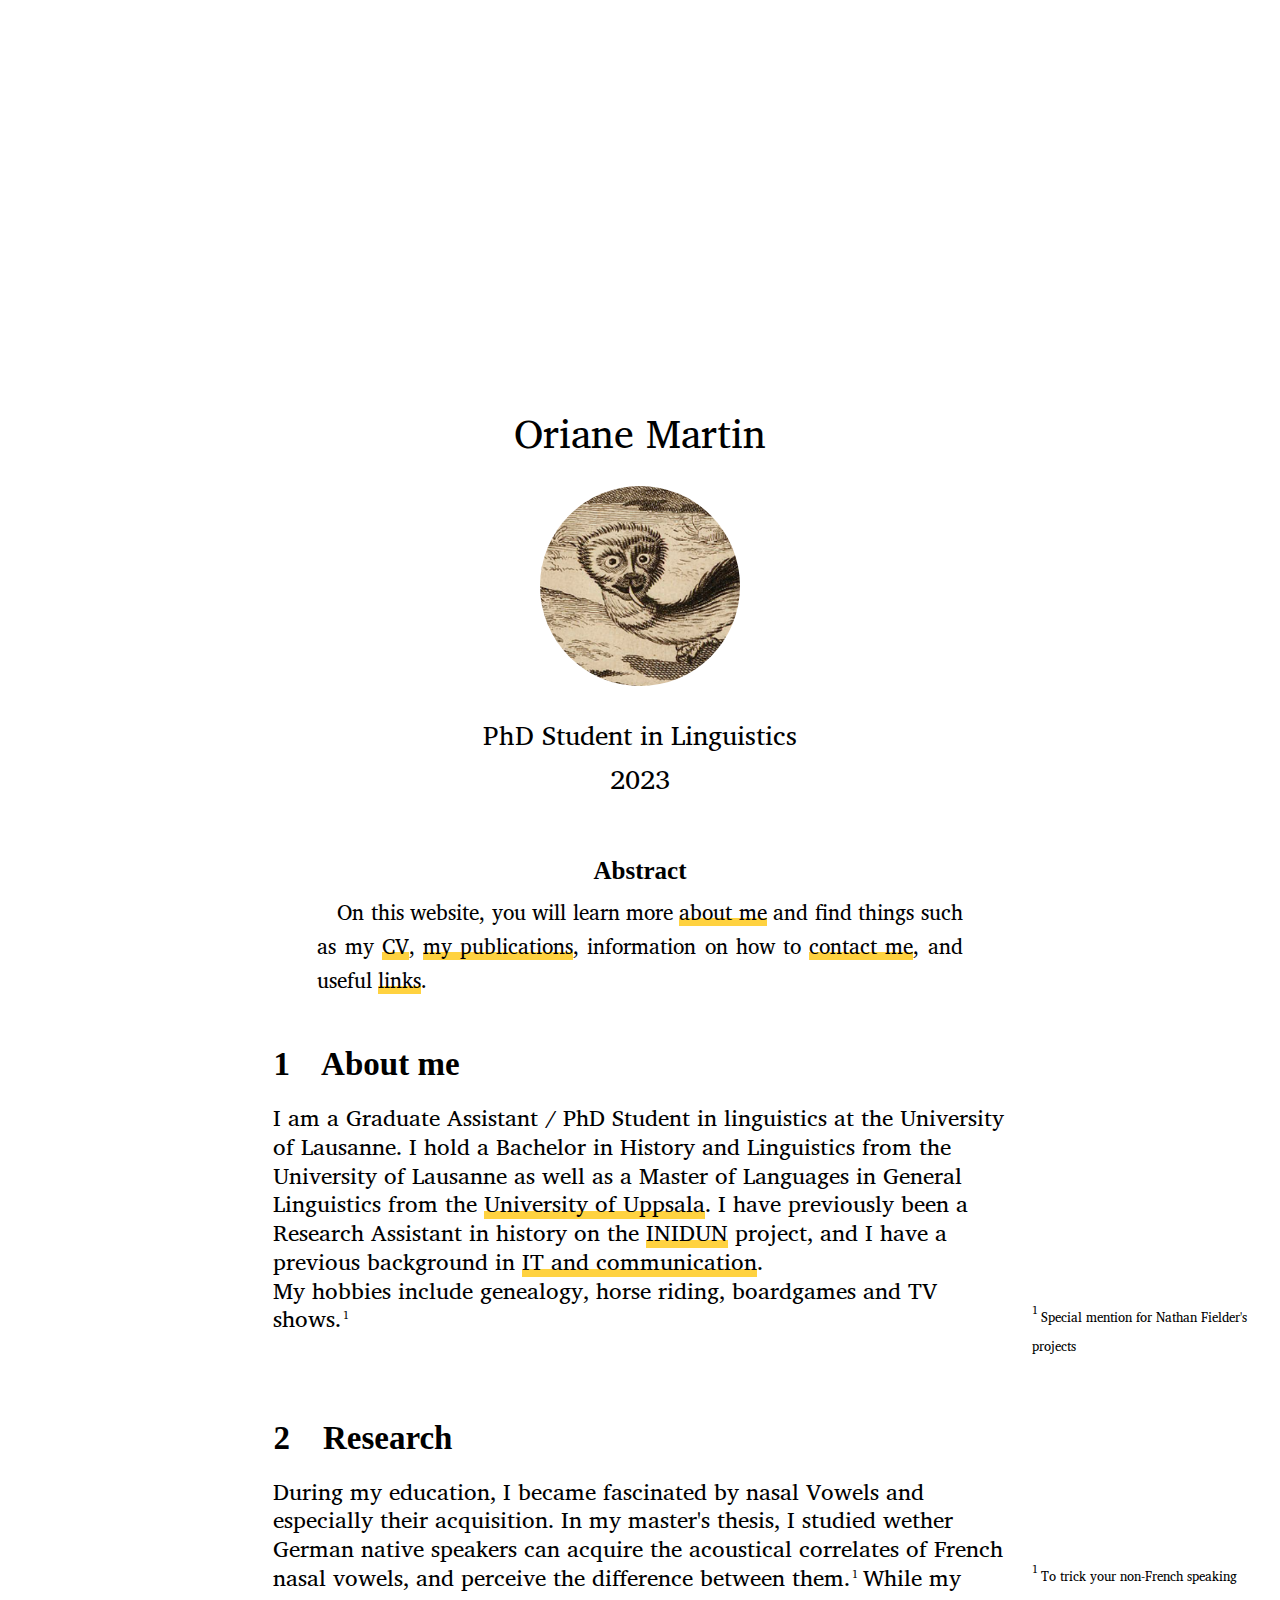
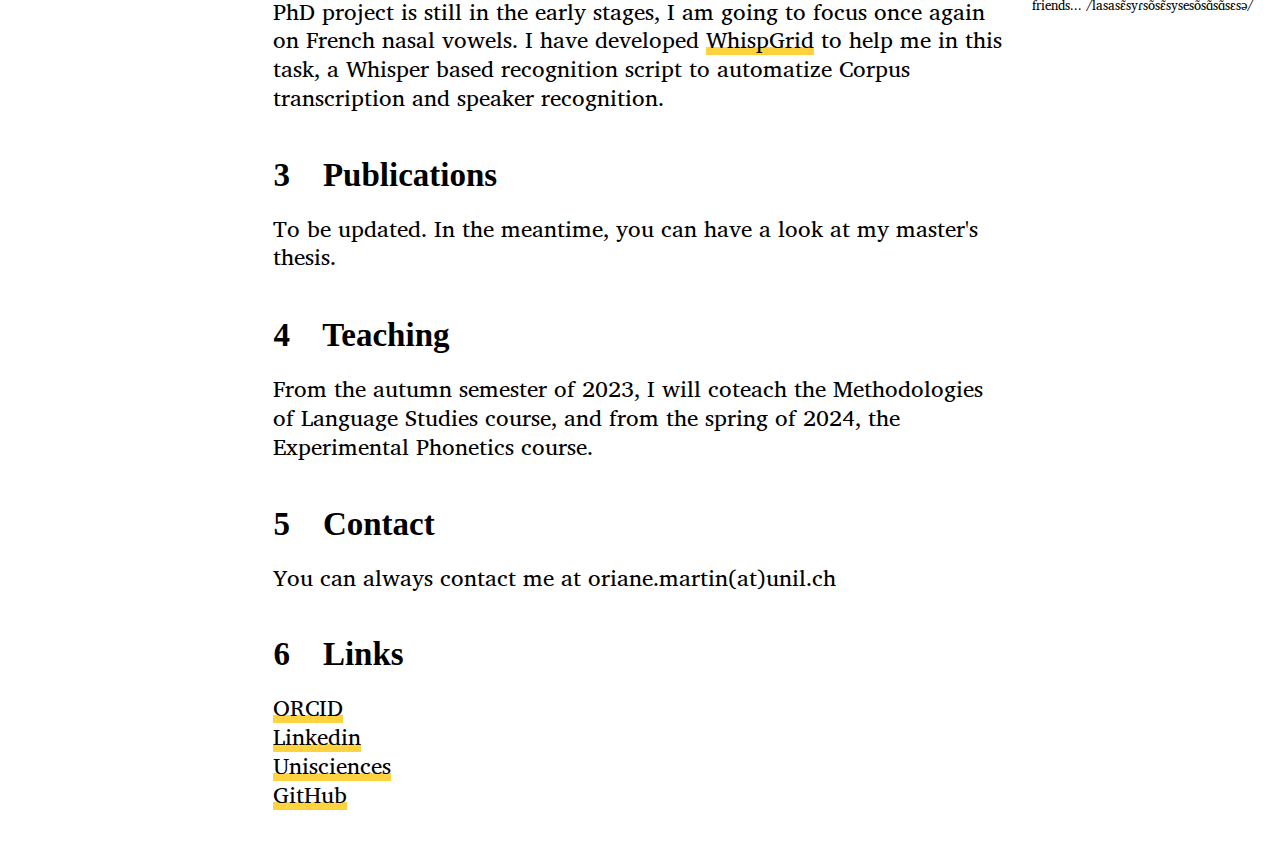
==== index.html @ 71f81b72 "SEO tags" ====
<!doctype html>
<html>
	<head>
		<!-- Google tag (gtag.js) -->
		<script async src="https://www.googletagmanager.com/gtag/js?id=G-JL0Y441BQS"></script>
		<script>
		  window.dataLayer = window.dataLayer || [];
		  function gtag(){dataLayer.push(arguments);}
		  gtag('js', new Date());

		  gtag('config', 'G-JL0Y441BQS');
		</script>
		<title>Oriane Martin, PhD student</title>
		<meta name="description" content="Personal website of Oriane Martin, PhD student in linguistics">
		<meta name=”robots” content="index, follow">
		<meta name="viewport" content="width=device-width, initial-scale=1.0">
		<meta charset="UTF-8">
		<link rel="stylesheet" href="style2.css" />
		<link rel="icon" href="icon.png">
	</head>
  <body>
	  <div class="Margins">
		<p class="LatexTitle"> Oriane Martin </p>
		<div class="image-container section">
			<img src="dragon.png" alt="Default Image" class="default-image">
			<img src="Martin.jpg" alt="Hover Image" class="hover-image">
		</div>
		<p class="LatexName">PhD Student in Linguistics <br> 2023 </p>
		<br>
		<div class="AbstractMargins">
			<p class="LatexAbstract">Abstract</p>
			<p class="LatexAbstractText">On this website, you will learn more <a href="#aboutme">about me</a> and find things such as my <a href="https://www.linkedin.com/in/martinoriane/">CV</a>, <a href="#publications">my publications</a>, information on how to <a href="#contact">contact me</a>, and useful <a href="#links">links</a>.</p>
		  </div>
		  
		  <p class="Section" id="aboutme">1   About me</p>
		  <p class="BodyText">I am a Graduate Assistant / PhD Student in linguistics at the <a href="https://www.unil.ch/sli/home.html">University of Lausanne</a>. I hold a Bachelor in History and Linguistics from the University of Lausanne as well as a Master of Languages in General Linguistics from the <a href="https://www.uu.se/en">University of Uppsala</a>. I have previously been a Research Assistant in history on the <a href="https://inidun.github.io/project/">INIDUN</a> project, and I have a previous background in <a href="https://www.orientation.ch/dyn/show/1900?id=184">IT and communication</a>. <br>
		  My hobbies include genealogy, horse riding, boardgames and TV shows.<label for="sn-1" class="sidenote-toggle sidenote-number"></label>
<input type="checkbox" id="sn-1" class="sidenote-toggle" /><span class="sidenote"> Special mention for Nathan Fielder's projects</span>
		</p>
		
		
		<p class="Section" id="contact">2   Research</p>
		 <p class="BodyText"> During my education, I became fascinated by nasal Vowels and especially their acquisition. In my master's thesis, I studied wether German native speakers can acquire the acoustical correlates of French nasal vowels, and perceive the difference between them.<label for="sn-2" class="sidenote-toggle sidenote-number"></label>
<input type="checkbox" id="sn-2" class="sidenote-toggle" />
<span class="sidenote">To trick your non-French speaking friends... /lasasɛ̃syɾsõsɛ̃sysesõsɑ̃sɑ̃sɛsə/</span> While my PhD project is still in the early stages, I am going to focus once again on French nasal vowels. I have developed <a href="https://github.com/orianemartin/WhispGrid">WhispGrid</a> to help me in this task, a Whisper based recognition script to automatize Corpus transcription and speaker recognition. 
		</p>
		
		 <p class="Section" id="publications">3   Publications</p>
		  <p class="BodyText">To be updated. In the meantime, you can have a look at my <a href="https://www.diva-portal.org/smash/record.jsf?pid=diva2%3A1765235&dswid=3034">master's thesis</a>.
		</p>
		
		<p class="Section" id="publications">4   Teaching</p>
		  <p class="BodyText"> From the autumn semester of 2023, I will coteach the Methodologies of Language Studies course, and from the spring of 2024, the Experimental Phonetics course.
		</p>
		
		<p class="Section" id="contact">5   Contact</p>
		  <p class="BodyText">You can always contact me at oriane.martin(at)unil.ch
		</p>
		
		<p class="Section" id="links">6   Links</p>
		  <p class="BodyText">
			  <a href="https://orcid.org/0009-0009-6656-9340">ORCID</a> <br>
			  <a href="https://www.linkedin.com/in/martinoriane/">Linkedin</a><br>
			  <a href="https://applicationspub.unil.ch/interpub/noauth/php/Un/UnPers.php?PerNum=1204229&LanCode=8">Unisciences</a> <br>
			  <a href="https://github.com/orianemartin">GitHub</a> <br>
		</p>
		</div>
  </body>
</html>
---- style2.css ----
/* use Charis SIL - Regular in .woff2 format */
@font-face {
  font-family: CMR;
  src: url(CharisSIL-Regular.woff2);
}
/* use Charis SIL - Italic in .woff2 format */
@font-face {
  font-family: CMR;
  font-style: italic;
  src: url(CharisSIL-Italic.woff2);
}
/* use Charis SIL - Bold in .woff2 format */
@font-face {
	font-family: CMR;
	font-weight: bold;
	src: url(CharisSIL-Bold.woff2);
}
/* use Charis SIL - Bold Italic in .woff2 format */
@font-face {
	font-family: CMR;
	font-weight: bold;
	font-style: italic;
	src: url(CharisSIL-BoldItalic.woff2);
}

body {
    font-family: CharisSIL,Latin Modern,Georgia,Cambria,Times New Roman,Times,serif;
}

.LatexTitle{
    font-family: CMR;
    font-size: 40px;
    padding-top: 40vh;
    text-align: center;
    margin-bottom: 20px;
}

.LatexName{
    font-family: CMR;
    font-size: 27px;
    text-align: center;
    margin-bottom: 13px;
}
.LatexDate{
    font-family: CMR;
    font-size: 27px;
    text-align: center;
    margin-top: 13px;
    margin-bottom: 45px;
}

.LatexAbstract{
    font-family: CMB;
    font-weight: bold;
    font-size: 25px;
    text-align: center;
    margin-bottom: 10px;
}

.LatexAbstractText{
    margin-top:10px;
    font-family: CMR;
    font-size: 21px;
    text-align: center;
    text-align: justify;
    text-indent: 20px
}

.Margins{
    padding-left: 21%;
    width: 58%;
}

.AbstractMargins{
    padding-left: 6%;
    width: 88%;
    padding-bottom: 15px;
}

.Section{
    font-family: CMB;
	font-weight: bold;
    font-size: 33px;
    text-align: Left;
    margin-top: 13px;
    margin-bottom: 20px;
}


.SubSection{
    font-family: CMB;
    font-size: 29px;
    text-align: Left;
    margin-top: 13px;
    margin-bottom: 20px;
}

.BodyText{
    font-family: CMR;
    font-size: 23px;
    text-align: Left;
    margin-top: 13px;
    margin-bottom: 45px;
    line-height: 125%;
    column-count: 1;
}

.BodyText2Col{
    font-family: CMR;
    font-size: 23px;
    text-align: Left;
    margin-top: 13px;
    margin-bottom: 45px;
    line-height: 125%;
    column-count: 2;
}

.BodyText3Col{
    font-family: CMR;
    font-size: 23px;
    text-align: Left;
    margin-top: 13px;
    margin-bottom: 45px;
    line-height: 125%;
    column-count: 3;
}

.Justified{
    text-align: justify;
    text-justify: inter-word;
}

.footerSize{
    height: 30vh;
    width: 100%;
}

.tiny{
    font-size: 8px;
}

.scriptsize{
    font-size: 11px;
}

.footnotesize{
    font-size: 13px;
}

.small{
    font-size: 15px;
}

.normalsize{
    font-size: 18px;
}

.large{
    font-size: 19px;
}

.Large{
    font-size: 23px;
}

.LARGE{
    font-size: 28px;
}

.huge{
    font-size: 33px;
}

.HUGE{
    font-size: 33px;
}

a {
  text-decoration: none;
  position: relative;
}

a {
    color: inherit;
}

a::before {
  content: '';
  background-color: hsla(46, 100%, 50%, .75);
  position: absolute;
  left: 0;
  bottom: 3px;
  width: 100%;
  height: 8px;
  z-index: -1;
}

a:hover::before {
  bottom: 0;
  height: 100%;
}

a::before {
  content: '';
  background-color: hsla(46, 100%, 50%, .75);
  position: absolute;
  left: 0;
  bottom: 3px;
  width: 100%;
  height: 8px;
  z-index: -1;
  transition: all .3s ease-in-out;
}



.sidenote {
    font-size: .8rem;
    float: right;
    clear: right;
    width: 18vw;
    margin-right: -20vw;
    margin-bottom: 1em;
    text-indent: 0
}

.sidenote.left {
    float: left;
    margin-left: -20vw;
    margin-bottom: 1em;
    text-indent: 0
}

.sidenote:target {
    border: var(--sidenote-target-border-color) 1.5px solid;
    padding: 0 .5rem;
    scroll-margin-block-start: 10rem
}

.sidenote-number {
    counter-increment: sidenote-counter
}

.sidenote-number:after,.sidenote:before {
    position: relative;
    vertical-align: baseline
}

.sidenote-number:after {
    content: counter(sidenote-counter);
    font-size: .7rem;
    top: -.5rem;
    left: .1rem
}

.sidenote-number~.sidenote:before {
    content: counter(sidenote-counter) " ";
    font-size: .7rem;
    top: -.5rem
}


label.sidenote-toggle:not(.sidenote-number) {
    display: none
}

blockquote .sidenote {
    margin-right: -24vw;
    width: 18vw
}

label.sidenote-toggle {
    display: inline;
    cursor: pointer
}

input.sidenote-toggle {
    display: none
}

@media (max-width: 1050px) {
    label.sidenote-toggle:not(.sidenote-number) {
        display: inline;
    }

    .sidenote {
        display: none;
    }

    .sidenote-toggle:checked + .sidenote {
        display: block;
        margin: .5rem 1.25rem 1rem .5rem;
        float: none; /* Change 'left' to 'none' */
        clear: both;
        width: 95%;
    }

    blockquote .sidenote {
        margin-right: 0; /* Reset the margin */
        width: 100%; /* Full width */
    }
}

/* Your existing CSS code */

/* Add a media query for screens with a maximum width of 768px (typical mobile width) */
@media (max-width: 768px) {
    .Margins {
        padding-left: 5%; /* Adjust the left padding for smaller screens */
        width: 90%; /* Make the content wider on smaller screens */
    }

    /* Adjust any other specific styles as needed for mobile layout */
}

.image-container {
  position: relative;
  width: 200px; 
  height: 200px; 
  overflow: hidden;
  border-radius: 50%;
  display: flex;
  justify-content: center;
  align-items: center;
  margin-left: auto;
  margin-right: auto;
}

.default-image,
.hover-image {
  width: 100%;
  height: 100%;
  object-fit: cover; 
  position: absolute;
  top: 0;
  left: 0;
  transition: opacity 0.3s ease; 
}

.hover-image {
  opacity: 0; 
}

.image-container:hover .default-image {
  opacity: 0;
}

.image-container:hover .hover-image {
  opacity: 1; 
}
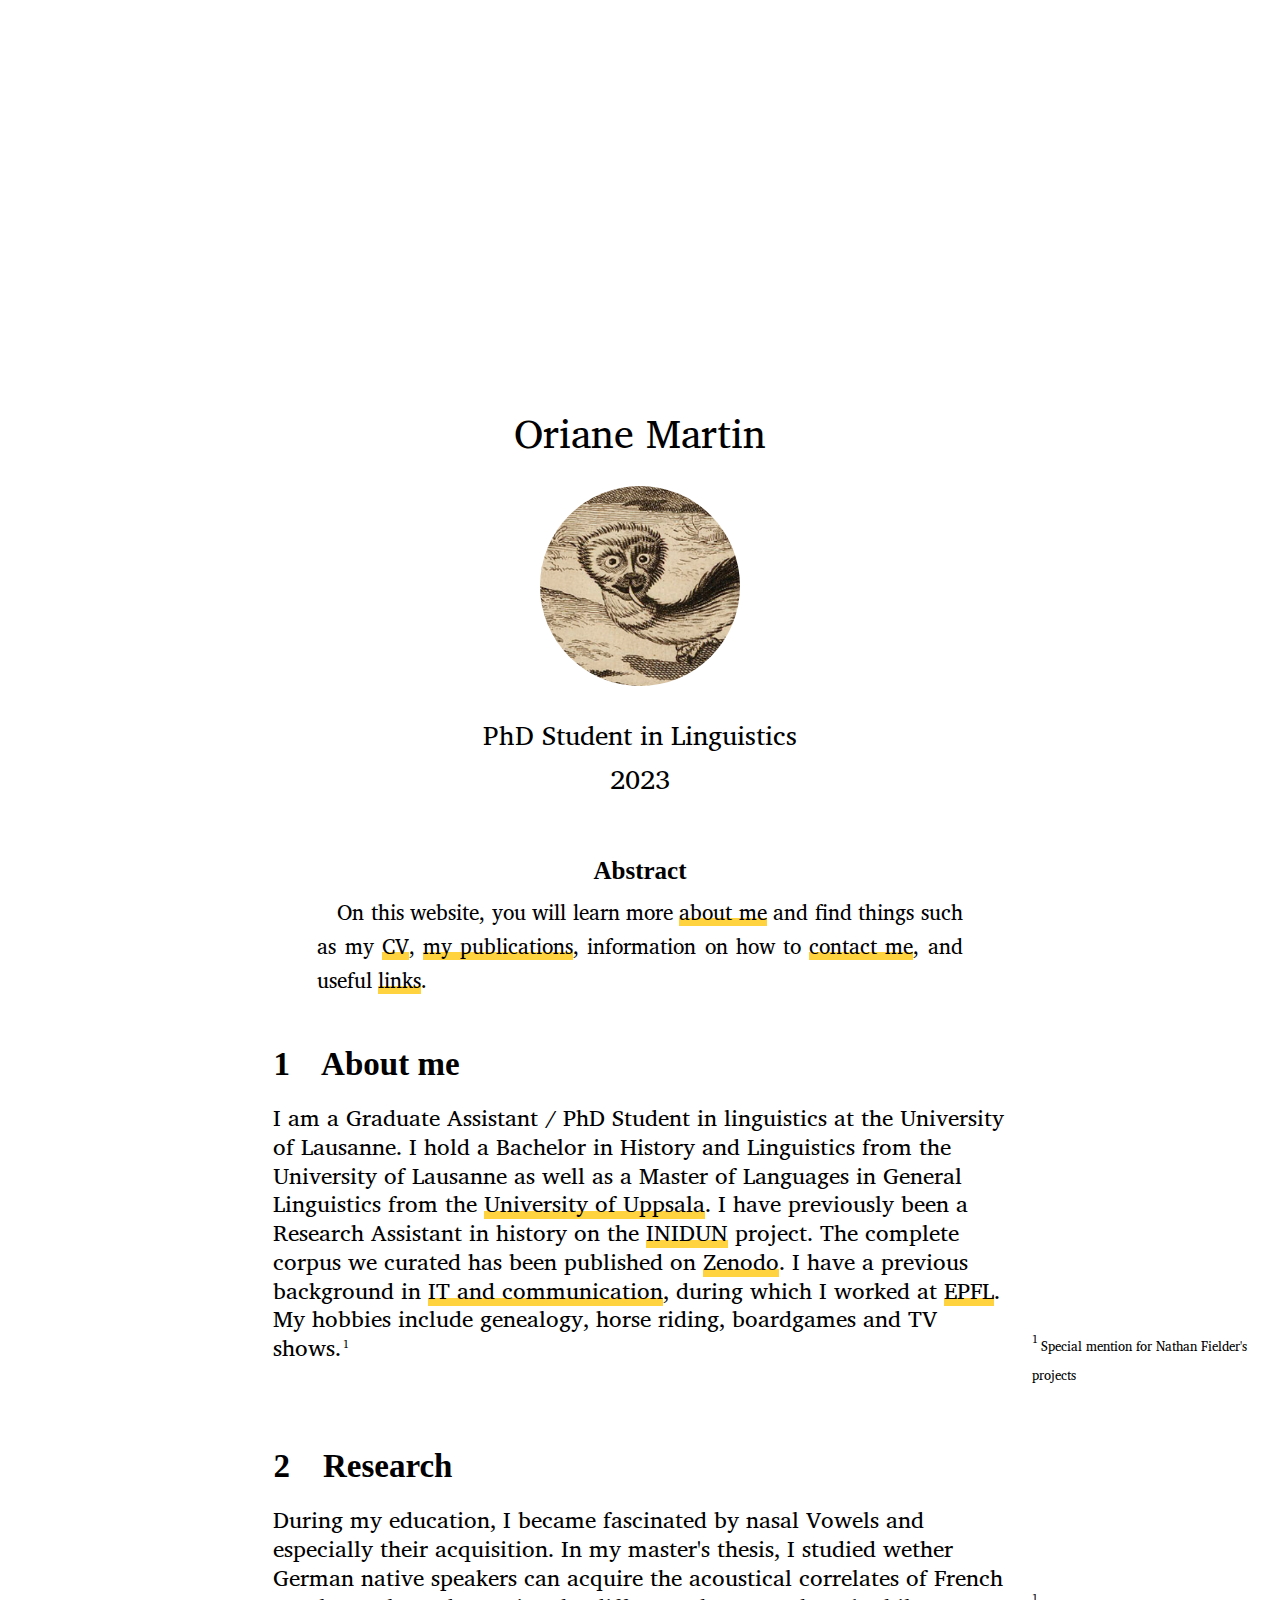
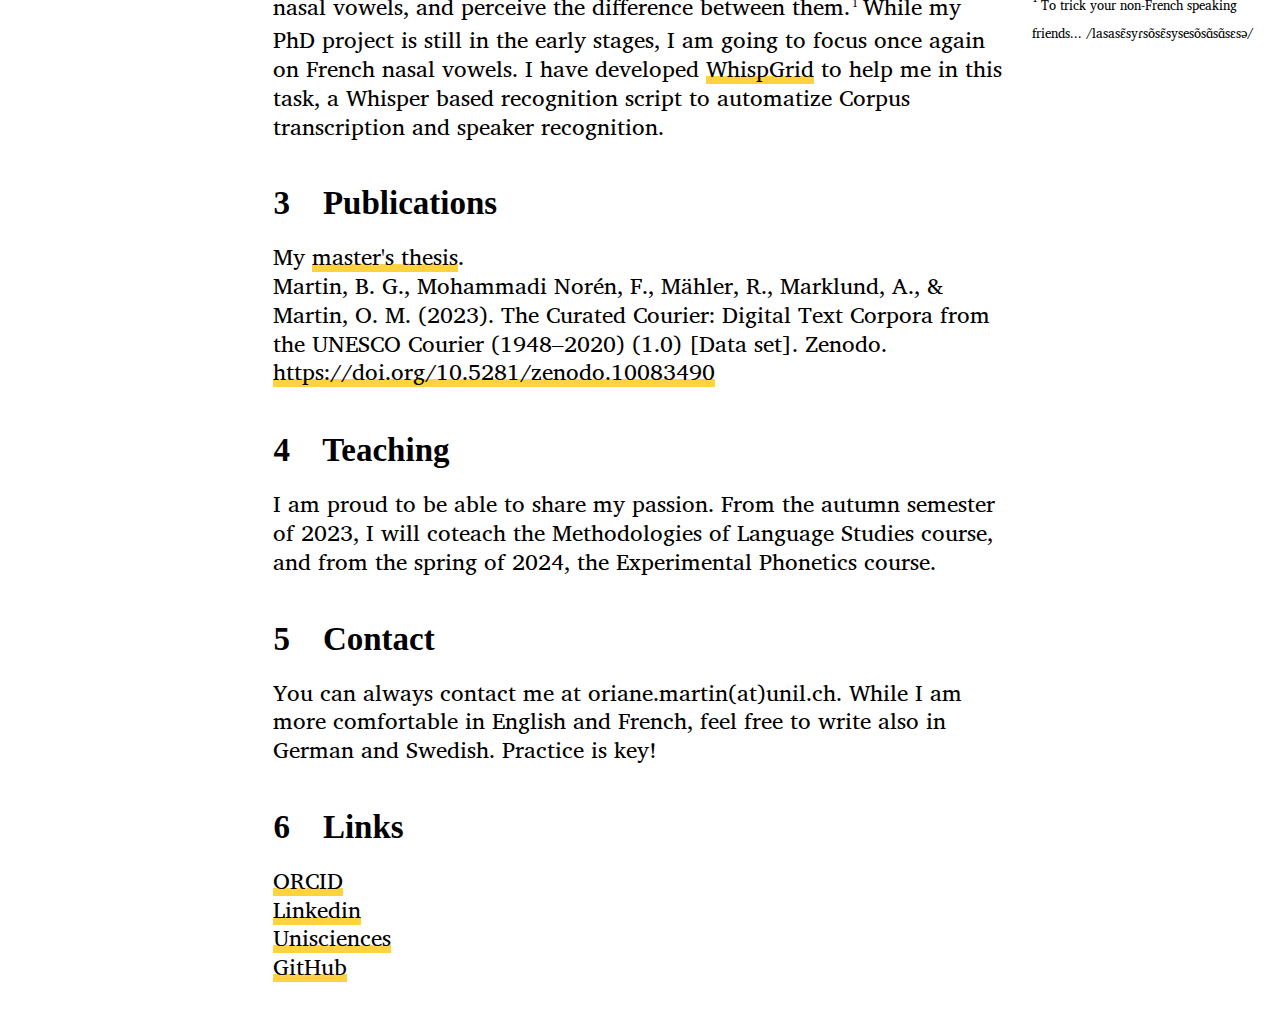
==== commit 9b405a9b: "Update index.html" ====
--- a/index.html
+++ b/index.html
@@ -14,6 +14,7 @@
 		<meta name="description" content="Personal website of Oriane Martin, PhD student in linguistics">
 		<meta name=”robots” content="index, follow">
 		<meta name="viewport" content="width=device-width, initial-scale=1.0">
+		<meta keywords="PhD, linguistics, phonetics, Oriane, Martin, Lausanne"
 		<meta charset="UTF-8">
 		<link rel="stylesheet" href="style2.css" />
 		<link rel="icon" href="icon.png">
@@ -33,7 +34,7 @@
 		  </div>
 		  
 		  <p class="Section" id="aboutme">1   About me</p>
-		  <p class="BodyText">I am a Graduate Assistant / PhD Student in linguistics at the <a href="https://www.unil.ch/sli/home.html">University of Lausanne</a>. I hold a Bachelor in History and Linguistics from the University of Lausanne as well as a Master of Languages in General Linguistics from the <a href="https://www.uu.se/en">University of Uppsala</a>. I have previously been a Research Assistant in history on the <a href="https://inidun.github.io/project/">INIDUN</a> project, and I have a previous background in <a href="https://www.orientation.ch/dyn/show/1900?id=184">IT and communication</a>. <br>
+		  <p class="BodyText">I am a Graduate Assistant / PhD Student in linguistics at the <a href="https://www.unil.ch/sli/home.html">University of Lausanne</a>. I hold a Bachelor in History and Linguistics from the University of Lausanne as well as a Master of Languages in General Linguistics from the <a href="https://www.uu.se/en">University of Uppsala</a>. I have previously been a Research Assistant in history on the <a href="https://inidun.github.io/project/">INIDUN</a> project. The complete corpus we curated has been published on <a href="https://zenodo.org/records/10083490">Zenodo</a>. I have a previous background in <a href="https://www.orientation.ch/dyn/show/1900?id=184">IT and communication</a>, during which I worked at <a href="https://www.epfl.ch/fr/">EPFL</a>. <br>
 		  My hobbies include genealogy, horse riding, boardgames and TV shows.<label for="sn-1" class="sidenote-toggle sidenote-number"></label>
 <input type="checkbox" id="sn-1" class="sidenote-toggle" /><span class="sidenote"> Special mention for Nathan Fielder's projects</span>
 		</p>
@@ -46,15 +47,18 @@
 		</p>
 		
 		 <p class="Section" id="publications">3   Publications</p>
-		  <p class="BodyText">To be updated. In the meantime, you can have a look at my <a href="https://www.diva-portal.org/smash/record.jsf?pid=diva2%3A1765235&dswid=3034">master's thesis</a>.
+		  <p class="BodyText">My <a href="https://www.diva-portal.org/smash/record.jsf?pid=diva2%3A1765235&dswid=3034">master's thesis</a>.
+			<br>
+			Martin, B. G., Mohammadi Norén, F., Mähler, R., Marklund, A., & Martin, O. M. (2023). The Curated Courier: Digital Text Corpora from the UNESCO Courier (1948–2020) (1.0) [Data set]. Zenodo. <a href="https://doi.org/10.5281/zenodo.10083490">https://doi.org/10.5281/zenodo.10083490</a>
+
 		</p>
 		
 		<p class="Section" id="publications">4   Teaching</p>
-		  <p class="BodyText"> From the autumn semester of 2023, I will coteach the Methodologies of Language Studies course, and from the spring of 2024, the Experimental Phonetics course.
+		  <p class="BodyText">I am proud to be able to share my passion. From the autumn semester of 2023, I will coteach the Methodologies of Language Studies course, and from the spring of 2024, the Experimental Phonetics course.
 		</p>
 		
 		<p class="Section" id="contact">5   Contact</p>
-		  <p class="BodyText">You can always contact me at oriane.martin(at)unil.ch
+		  <p class="BodyText">You can always contact me at oriane.martin(at)unil.ch. While I am more comfortable in English and French, feel free to write also in German and Swedish. Practice is key! 
 		</p>
 		
 		<p class="Section" id="links">6   Links</p>
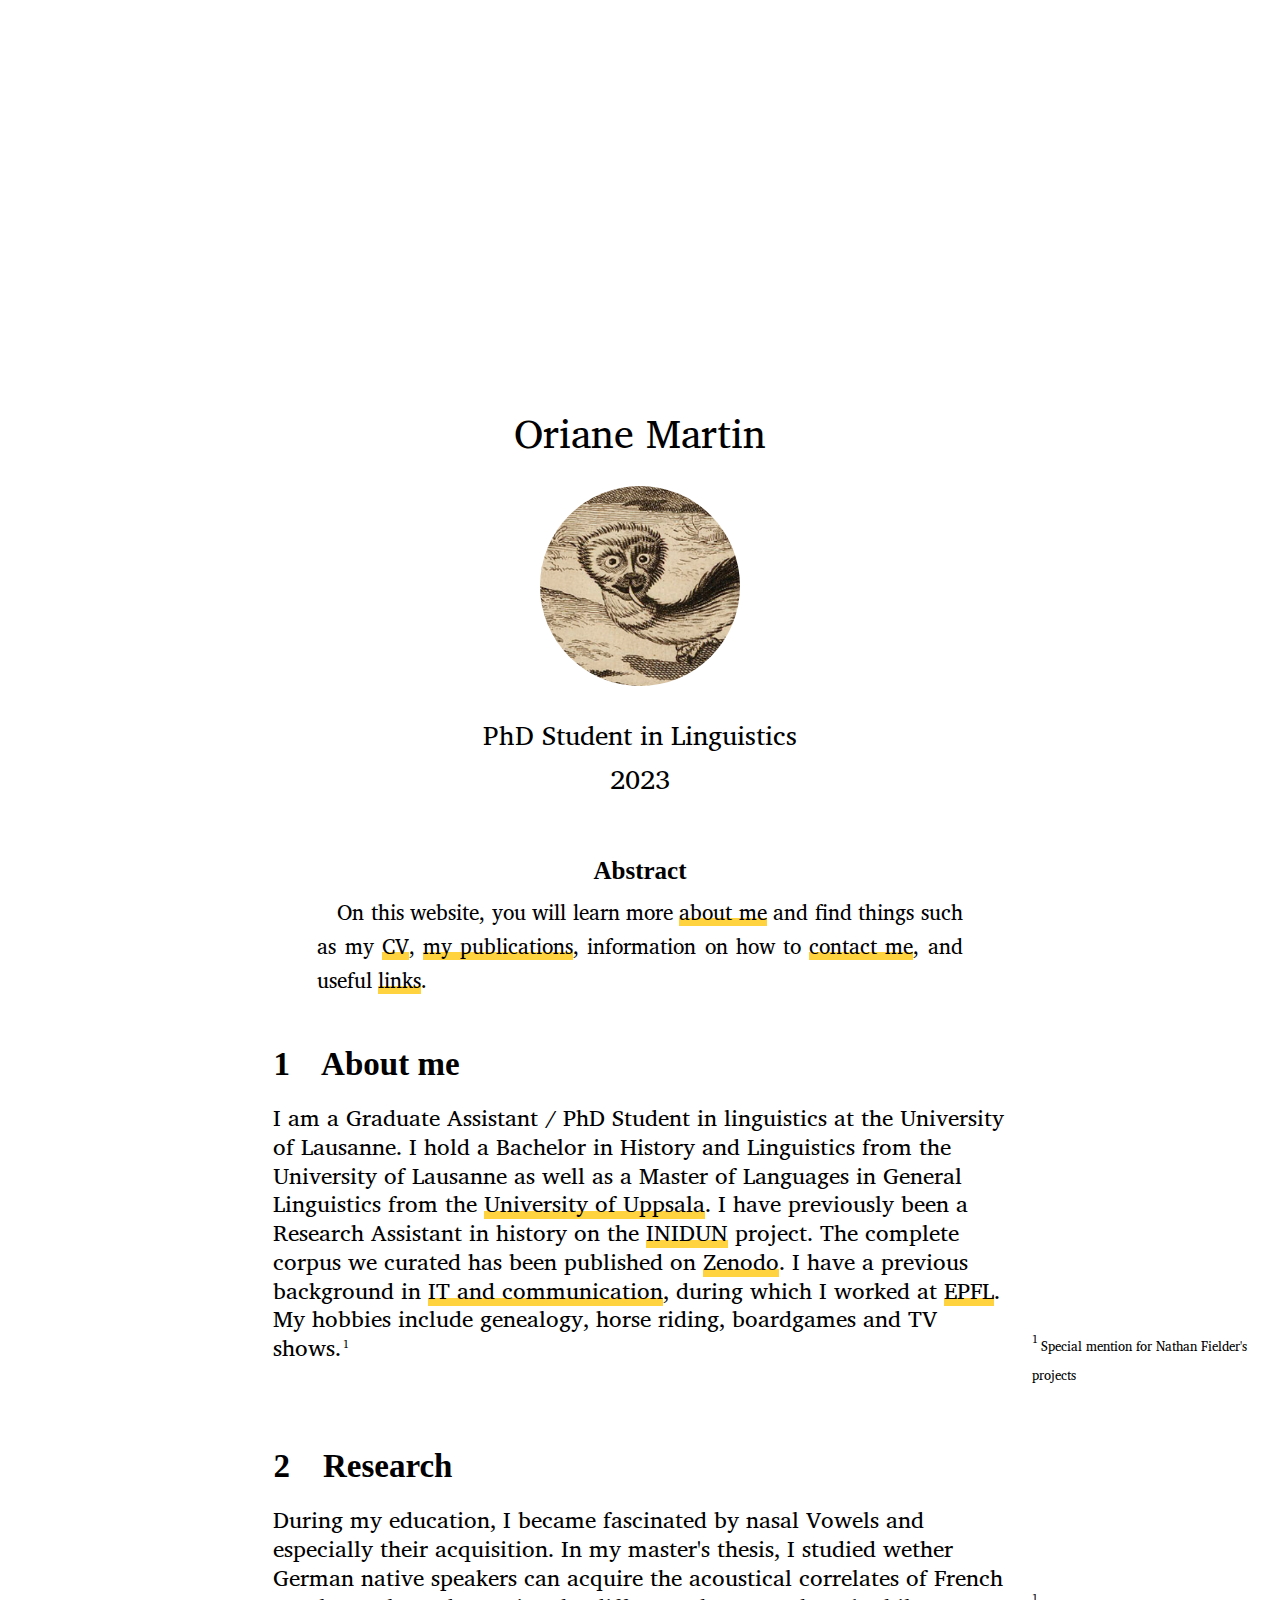
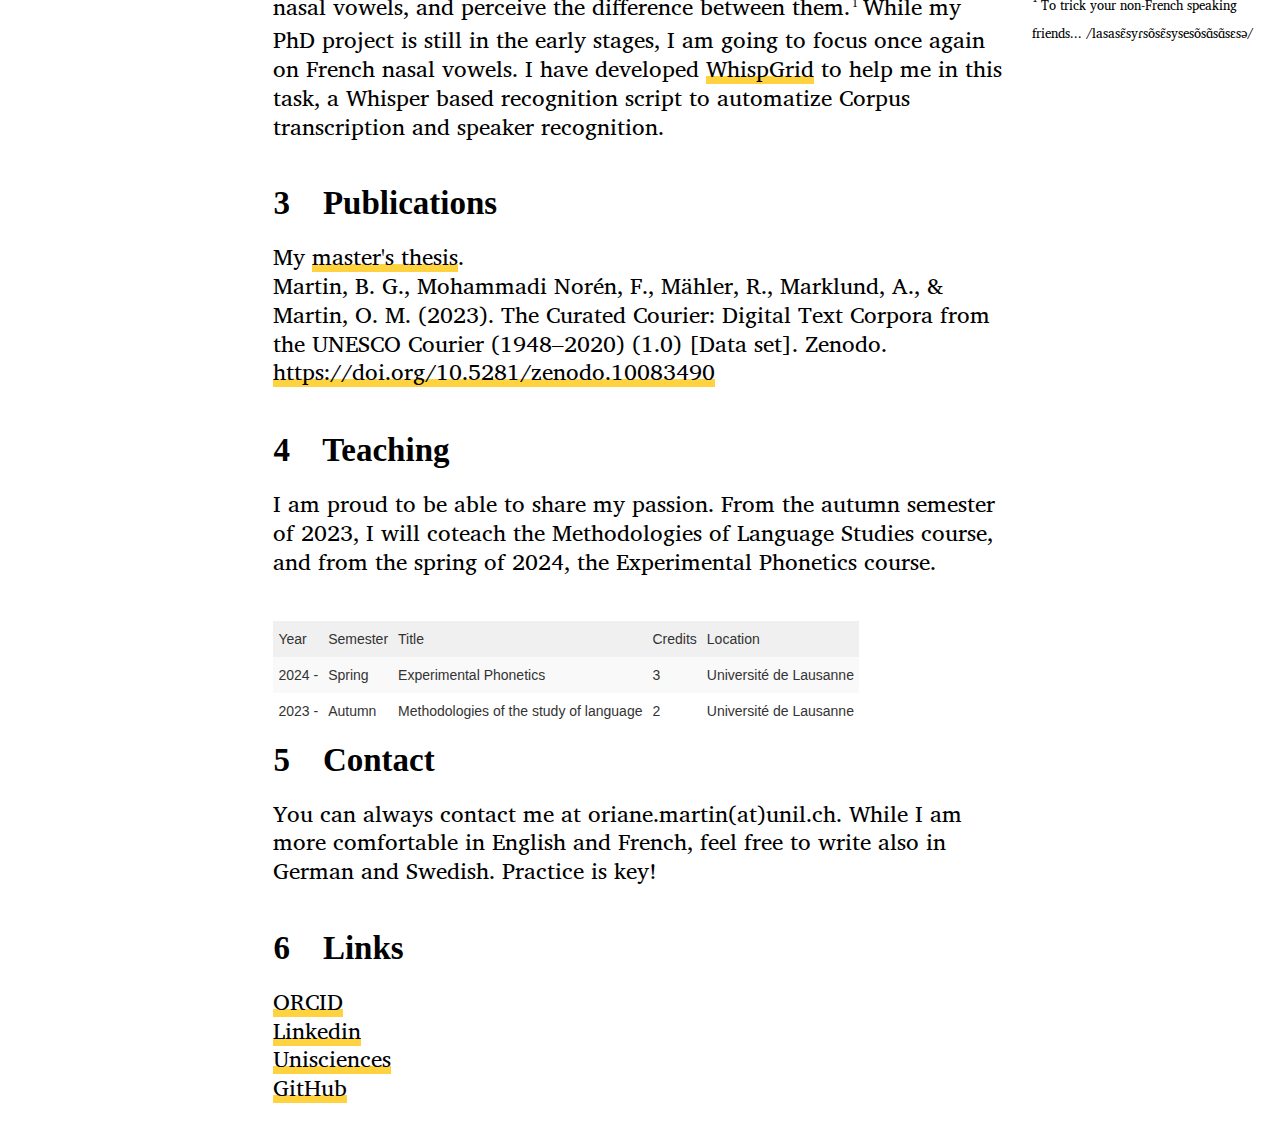
==== commit 95bd22df: "table" ====
--- a/index.html
+++ b/index.html
@@ -56,6 +56,42 @@
 		<p class="Section" id="publications">4   Teaching</p>
 		  <p class="BodyText">I am proud to be able to share my passion. From the autumn semester of 2023, I will coteach the Methodologies of Language Studies course, and from the spring of 2024, the Experimental Phonetics course.
 		</p>
+		<style type="text/css">
+			.tg  {border:none;border-collapse:collapse;border-color:#ccc;border-spacing:0;}
+			.tg td{background-color:#fff;border-color:#ccc;border-style:solid;border-width:0px;color:#333;
+			  font-family:Arial, sans-serif;font-size:14px;overflow:hidden;padding:10px 5px;word-break:normal;}
+			.tg th{background-color:#f0f0f0;border-color:#ccc;border-style:solid;border-width:0px;color:#333;
+			  font-family:Arial, sans-serif;font-size:14px;font-weight:normal;overflow:hidden;padding:10px 5px;word-break:normal;}
+			.tg .tg-buh4{background-color:#f9f9f9;text-align:left;vertical-align:top}
+			.tg .tg-0lax{text-align:left;vertical-align:top}
+			</style>
+			<table class="tg">
+			<thead>
+			  <tr>
+				<th class="tg-0lax">Year</th>
+				<th class="tg-0lax">Semester</th>
+				<th class="tg-0lax">Title</th>
+				<th class="tg-0lax">Credits</th>
+				<th class="tg-0lax">Location</th>
+			  </tr>
+			</thead>
+			<tbody>
+			  <tr>
+				<td class="tg-buh4">2024 -</td>
+				<td class="tg-buh4">Spring</td>
+				<td class="tg-buh4">Experimental Phonetics</td>
+				<td class="tg-buh4">3</td>
+				<td class="tg-buh4">Université de Lausanne</td>
+			  </tr>
+			  <tr>
+				<td class="tg-0lax">2023 -</td>
+				<td class="tg-0lax">Autumn</td>
+				<td class="tg-0lax">Methodologies of the study of language</td>
+				<td class="tg-0lax">2</td>
+				<td class="tg-0lax">Université de Lausanne</td>
+			  </tr>
+			</tbody>
+			</table>
 		
 		<p class="Section" id="contact">5   Contact</p>
 		  <p class="BodyText">You can always contact me at oriane.martin(at)unil.ch. While I am more comfortable in English and French, feel free to write also in German and Swedish. Practice is key! 
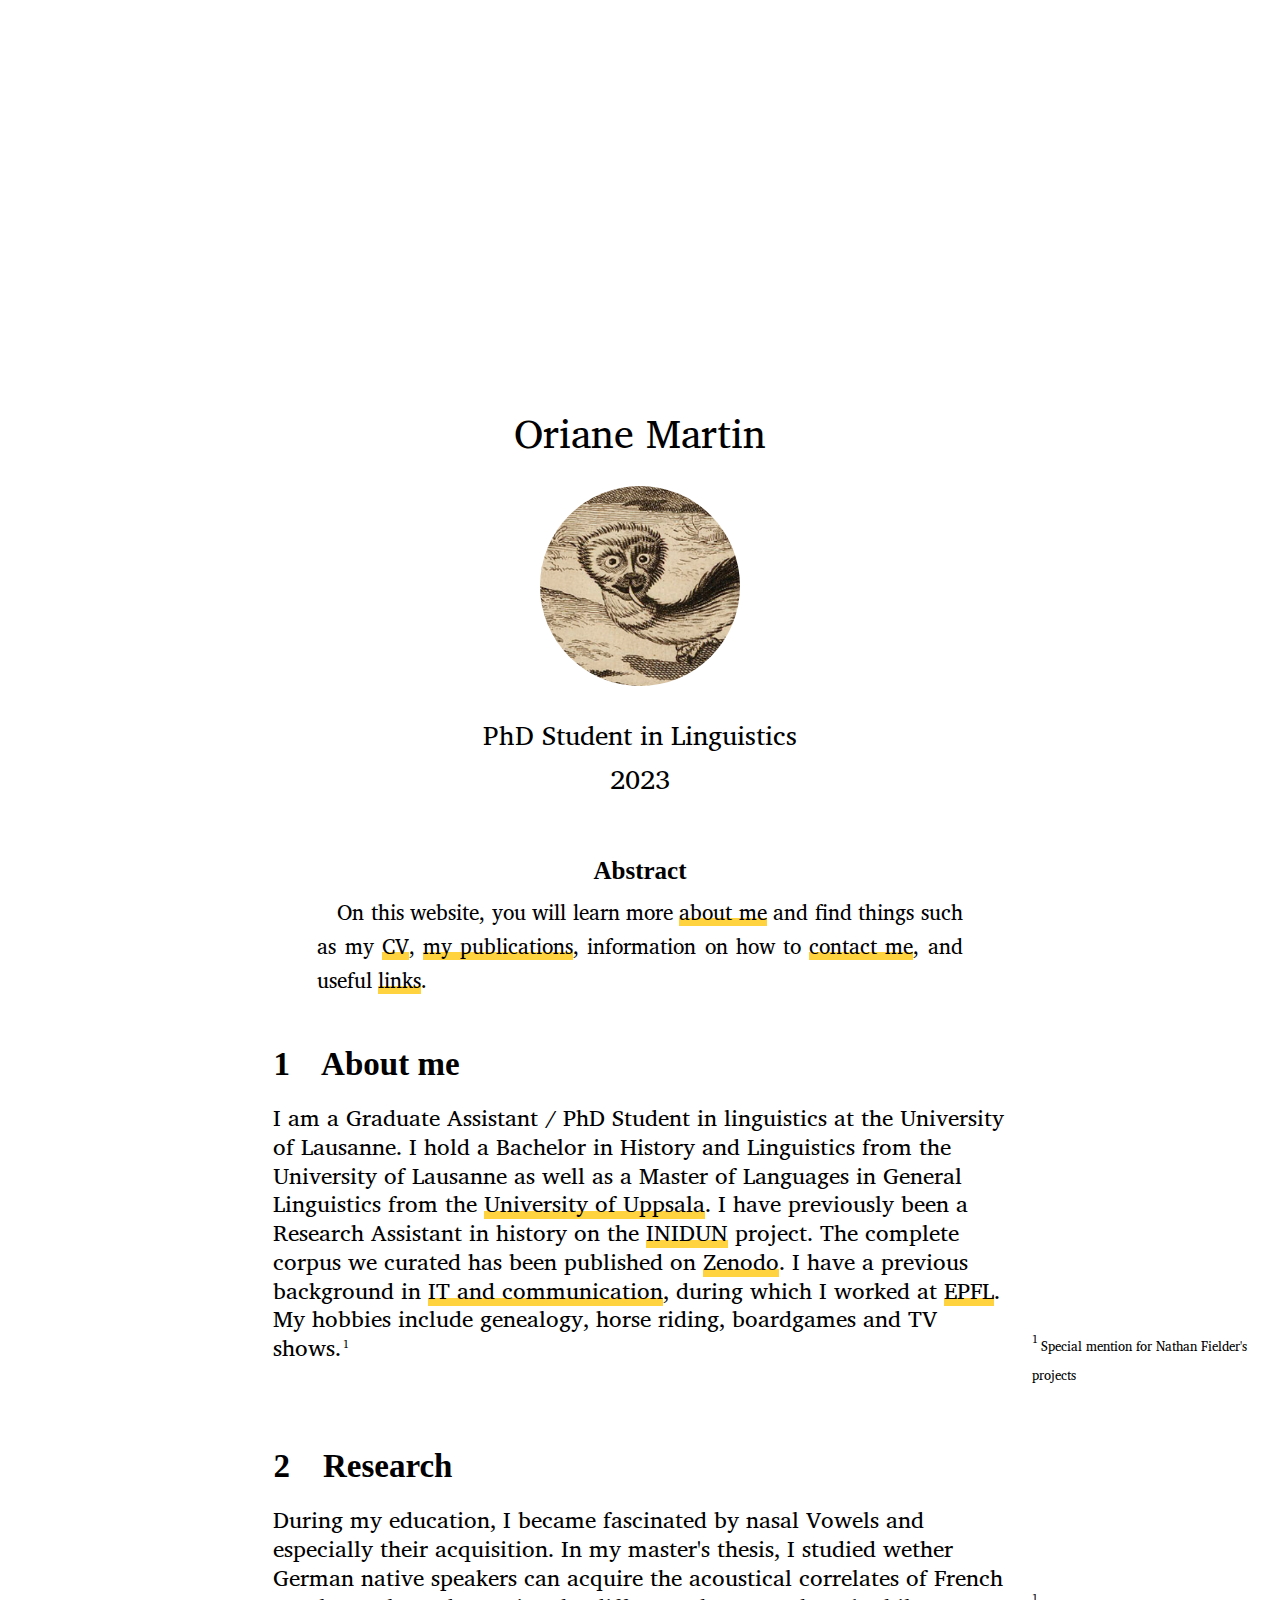
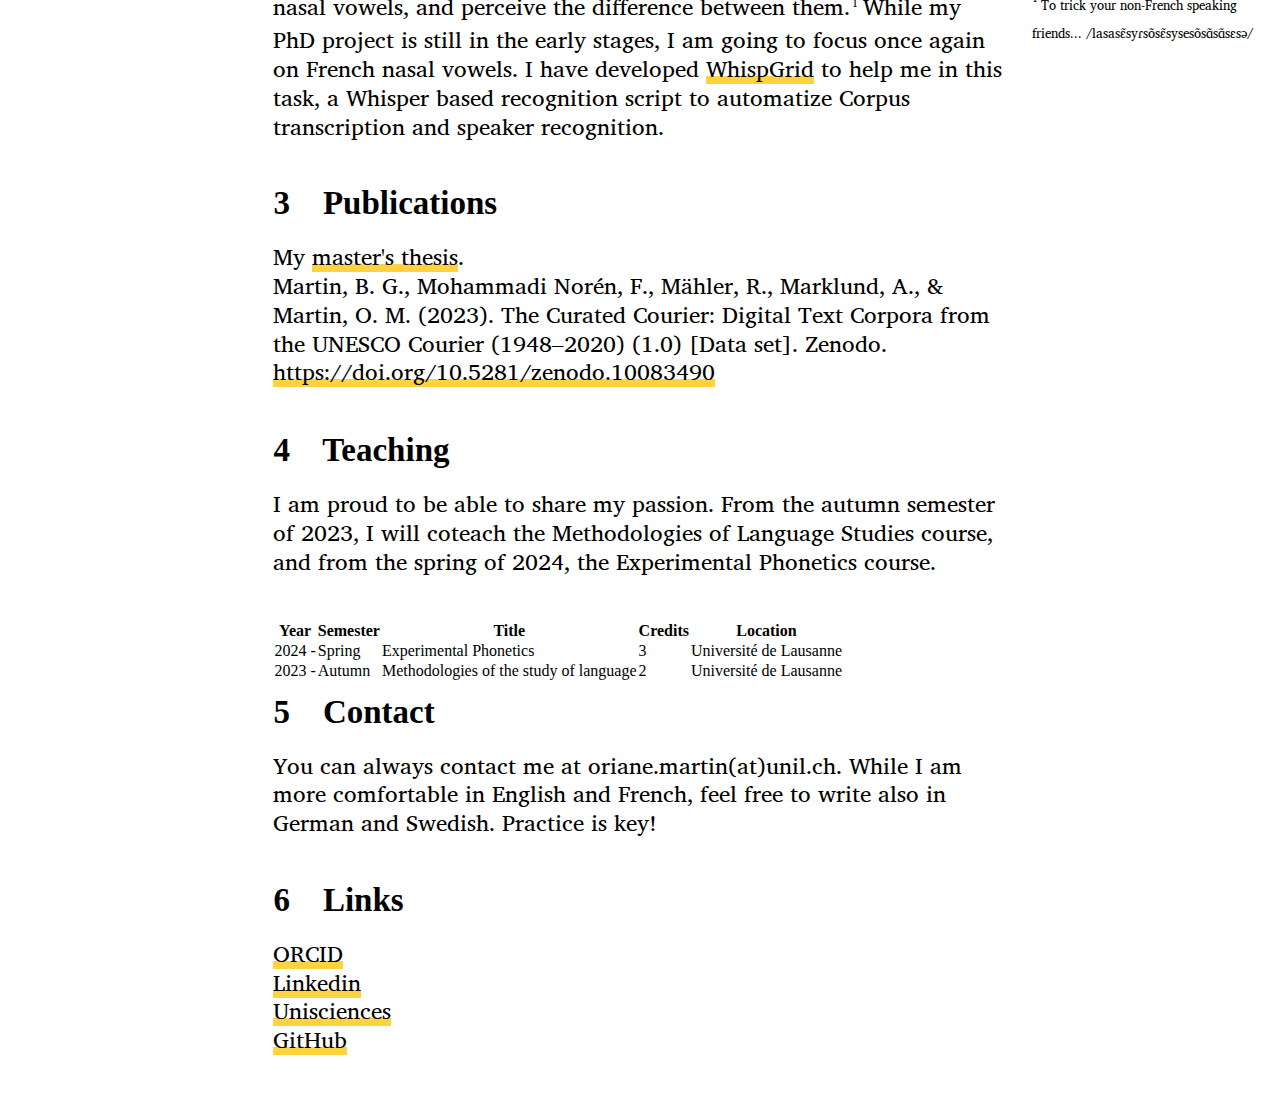
==== commit ece107a6: "Update index.html" ====
--- a/index.html
+++ b/index.html
@@ -58,12 +58,7 @@
 		</p>
 		<style type="text/css">
 			.tg  {border:none;border-collapse:collapse;border-color:#ccc;border-spacing:0;}
-			.tg td{background-color:#fff;border-color:#ccc;border-style:solid;border-width:0px;color:#333;
-			  font-family:Arial, sans-serif;font-size:14px;overflow:hidden;padding:10px 5px;word-break:normal;}
-			.tg th{background-color:#f0f0f0;border-color:#ccc;border-style:solid;border-width:0px;color:#333;
-			  font-family:Arial, sans-serif;font-size:14px;font-weight:normal;overflow:hidden;padding:10px 5px;word-break:normal;}
-			.tg .tg-buh4{background-color:#f9f9f9;text-align:left;vertical-align:top}
-			.tg .tg-0lax{text-align:left;vertical-align:top}
+
 			</style>
 			<table class="tg">
 			<thead>
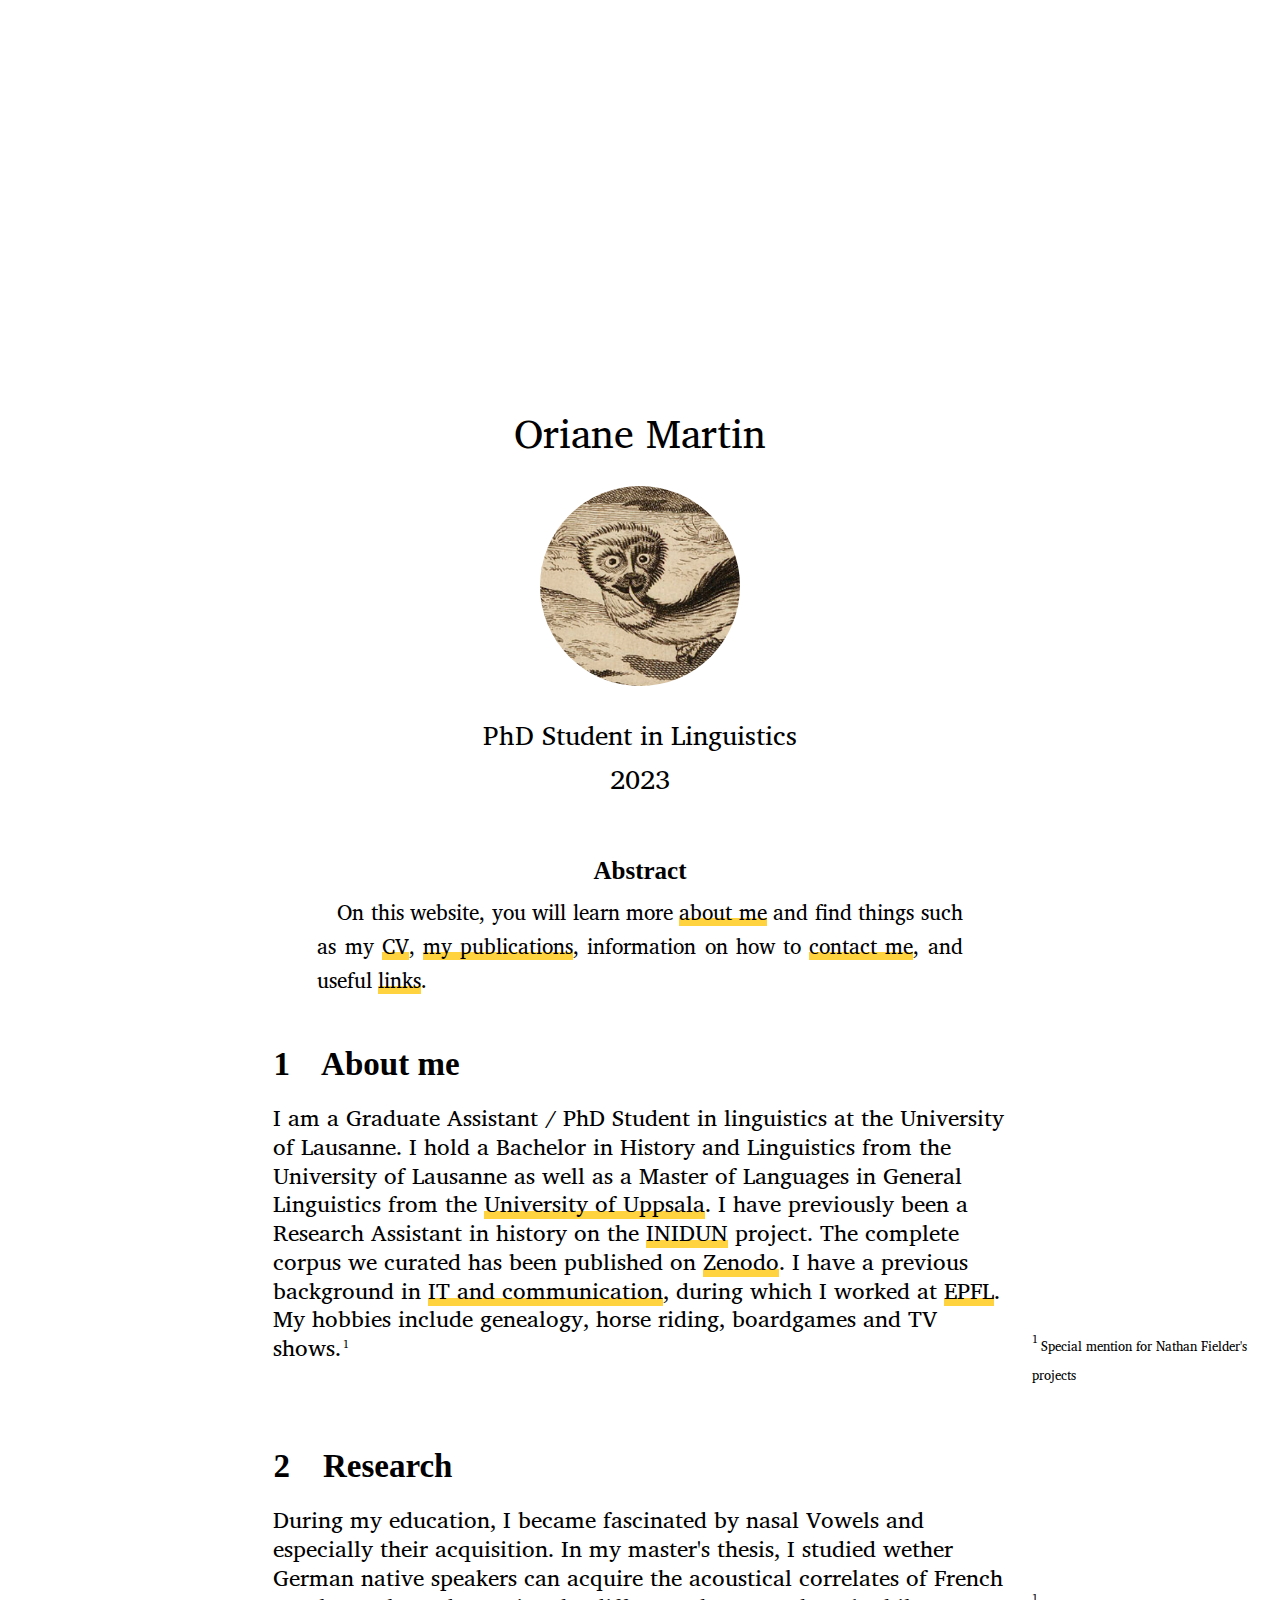
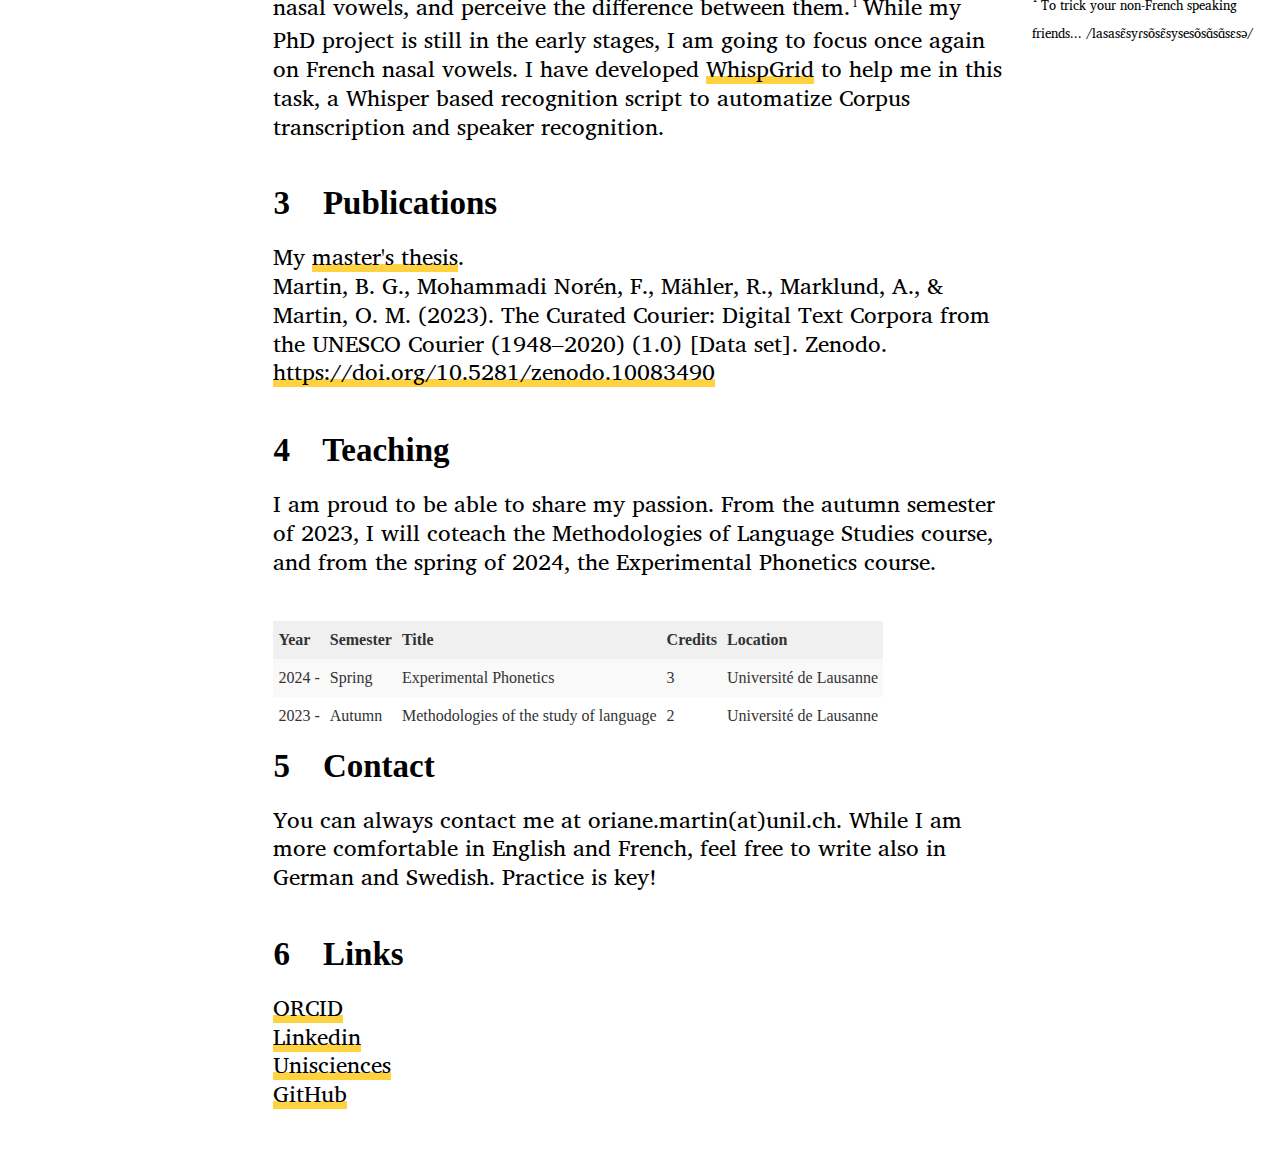
==== commit 1a7ada9e: "style changes" ====
--- a/index.html
+++ b/index.html
@@ -56,10 +56,6 @@
 		<p class="Section" id="publications">4   Teaching</p>
 		  <p class="BodyText">I am proud to be able to share my passion. From the autumn semester of 2023, I will coteach the Methodologies of Language Studies course, and from the spring of 2024, the Experimental Phonetics course.
 		</p>
-		<style type="text/css">
-			.tg  {border:none;border-collapse:collapse;border-color:#ccc;border-spacing:0;}
-
-			</style>
 			<table class="tg">
 			<thead>
 			  <tr>
--- a/style2.css
+++ b/style2.css
@@ -348,3 +348,11 @@
 .image-container:hover .hover-image {
   opacity: 1; 
 }
+
+.tg  {border:none;border-collapse:collapse;border-color:#ccc;border-spacing:0;}
+.tg td{background-color:#fff;border-color:#ccc;border-style:solid;border-width:0px;color:#333;
+  overflow:hidden;padding:10px 5px;word-break:normal;}
+.tg th{background-color:#f0f0f0;border-color:#ccc;border-style:solid;border-width:0px;color:#333;
+  overflow:hidden;padding:10px 5px;word-break:normal;}
+.tg .tg-buh4{background-color:#f9f9f9;text-align:left;vertical-align:top}
+.tg .tg-0lax{text-align:left;vertical-align:top}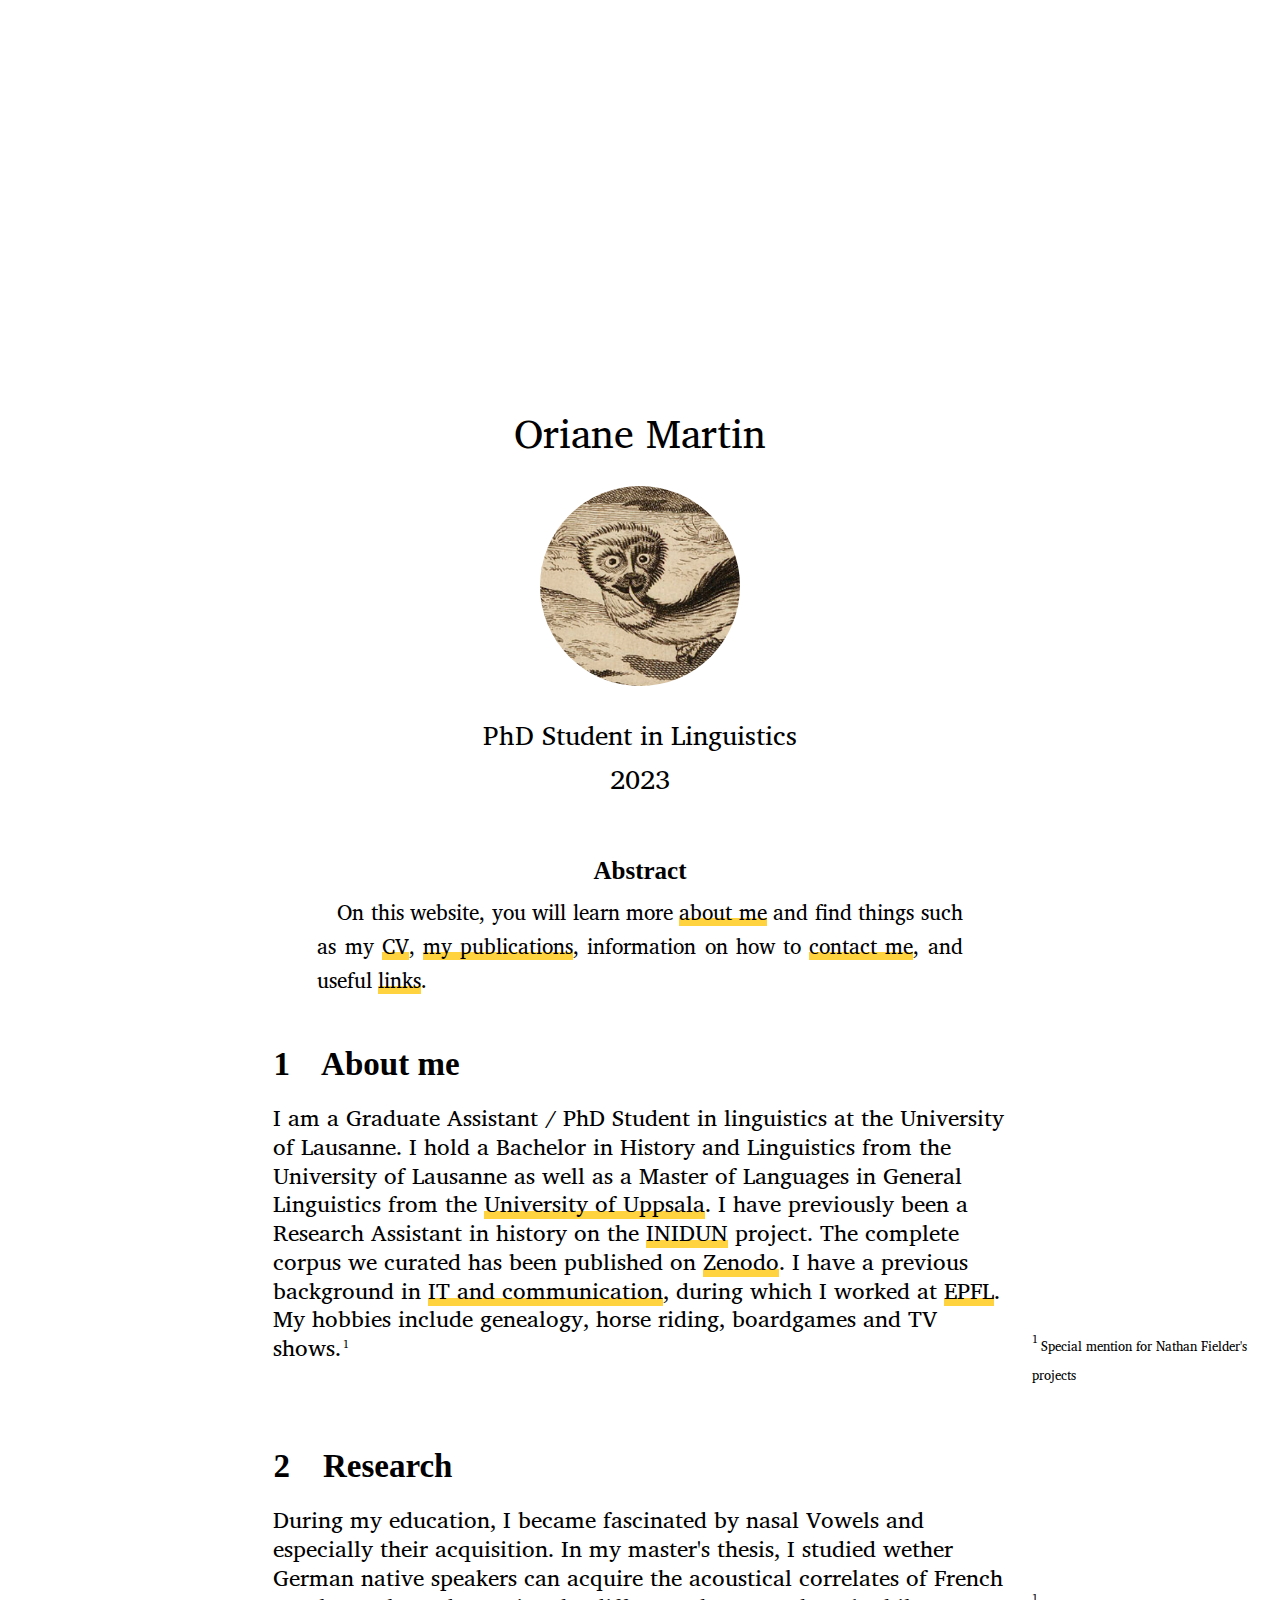
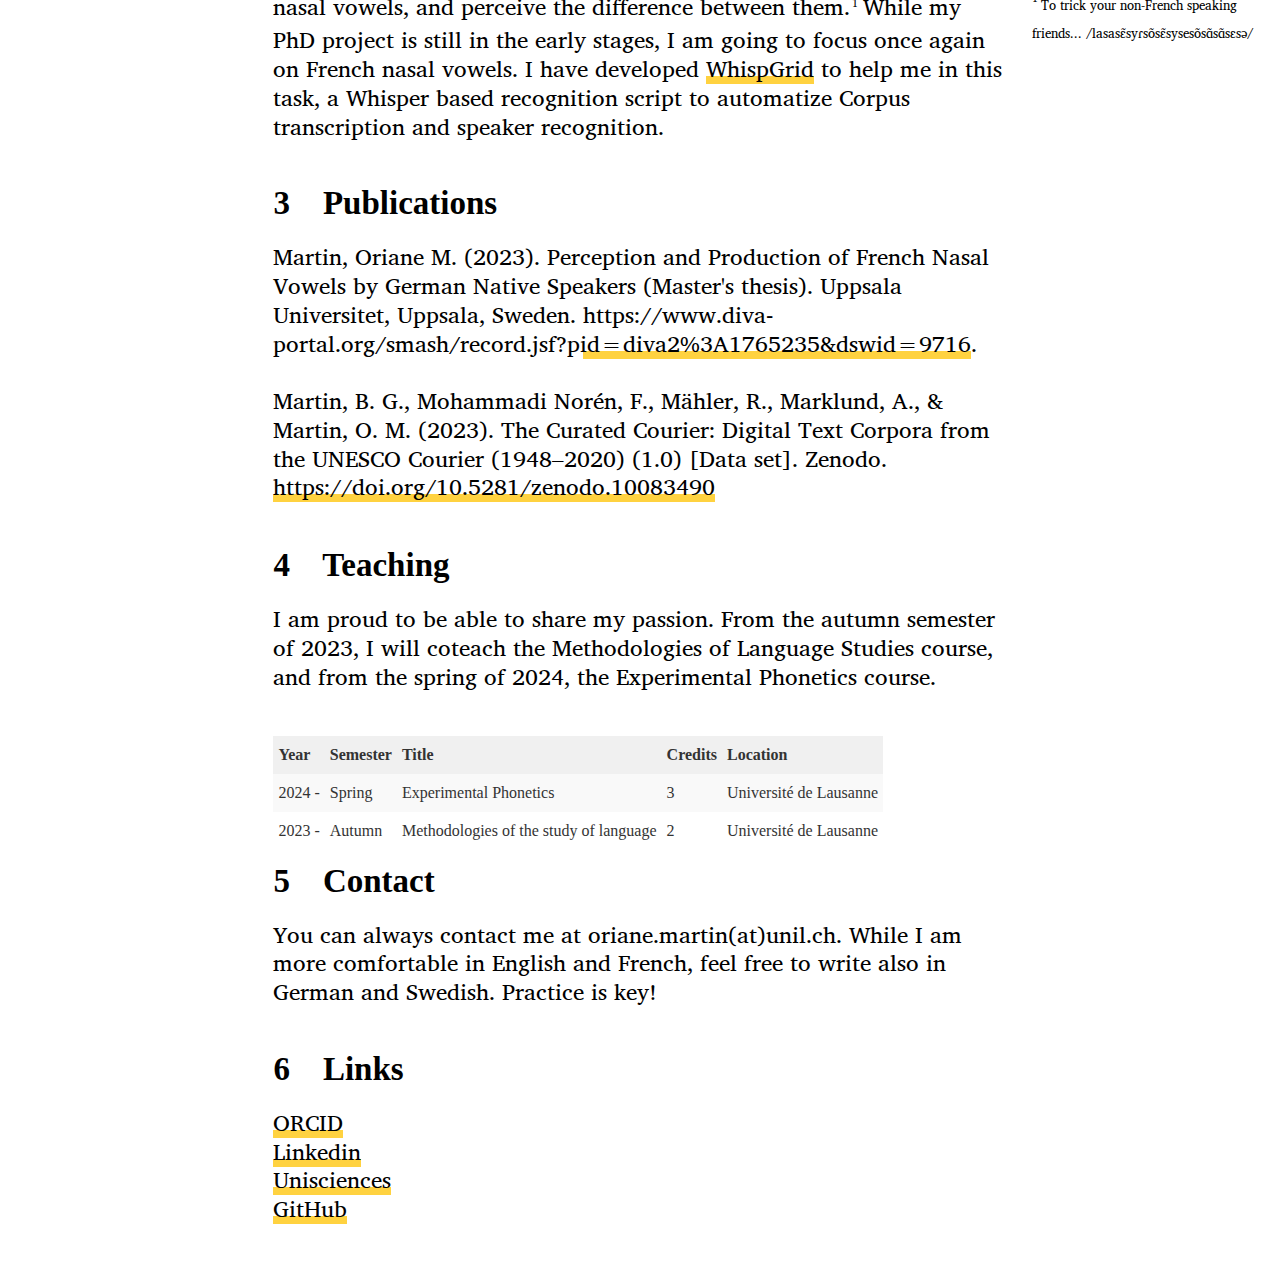
==== commit b8fe38cb: "Update index.html" ====
--- a/index.html
+++ b/index.html
@@ -10,7 +10,7 @@
 
 		  gtag('config', 'G-JL0Y441BQS');
 		</script>
-		<title>Oriane Martin, PhD student</title>
+		<title>Oriane M. Martin, PhD student</title>
 		<meta name="description" content="Personal website of Oriane Martin, PhD student in linguistics">
 		<meta name=”robots” content="index, follow">
 		<meta name="viewport" content="width=device-width, initial-scale=1.0">
@@ -47,8 +47,8 @@
 		</p>
 		
 		 <p class="Section" id="publications">3   Publications</p>
-		  <p class="BodyText">My <a href="https://www.diva-portal.org/smash/record.jsf?pid=diva2%3A1765235&dswid=3034">master's thesis</a>.
-			<br>
+		  <p class="BodyText">Martin, Oriane M. (2023). Perception and Production of French Nasal Vowels by German Native Speakers (Master's thesis). Uppsala Universitet, Uppsala, Sweden. <a href="https://www.diva-portal.org/smash/record.jsf?pid=diva2%3A1765235&dswid=3034">https://www.diva-portal.org/smash/record.jsf?pid=diva2%3A1765235&dswid=9716</a>.
+			<br>  <br>
 			Martin, B. G., Mohammadi Norén, F., Mähler, R., Marklund, A., & Martin, O. M. (2023). The Curated Courier: Digital Text Corpora from the UNESCO Courier (1948–2020) (1.0) [Data set]. Zenodo. <a href="https://doi.org/10.5281/zenodo.10083490">https://doi.org/10.5281/zenodo.10083490</a>
 
 		</p>
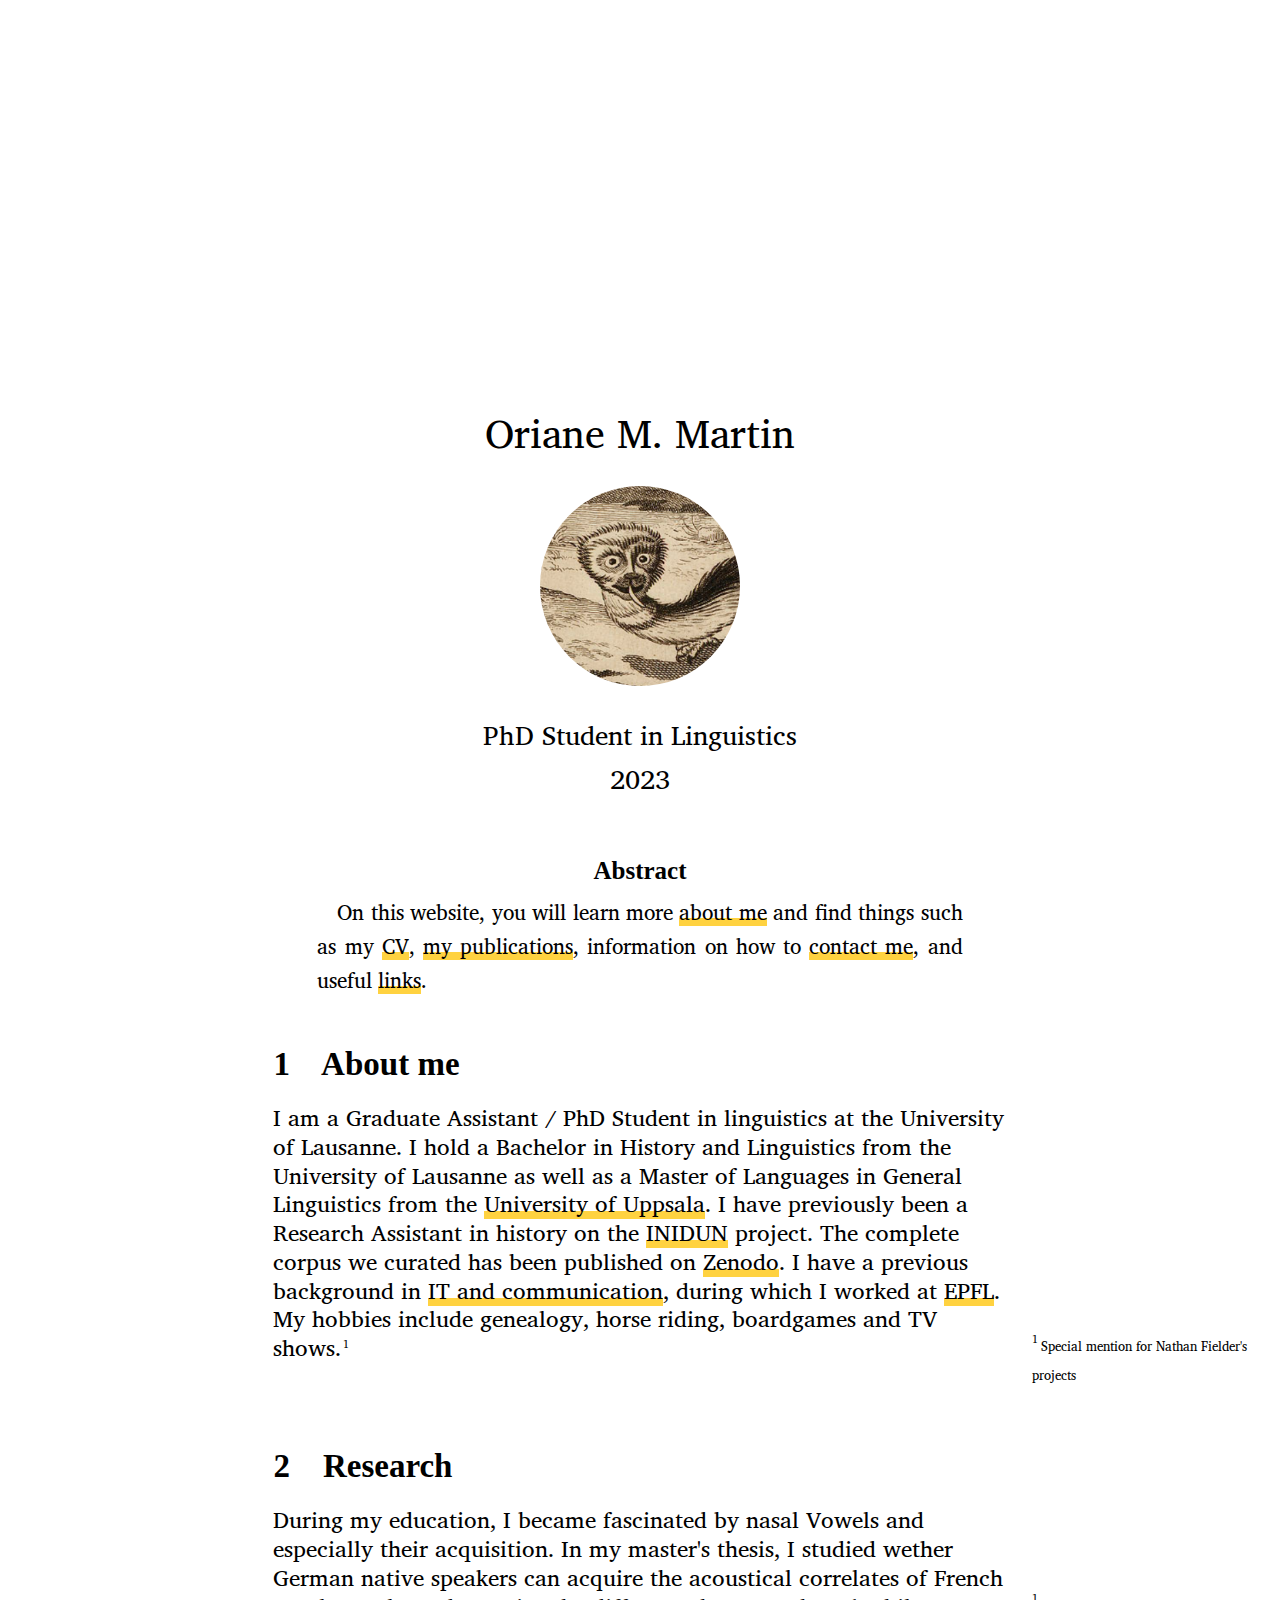
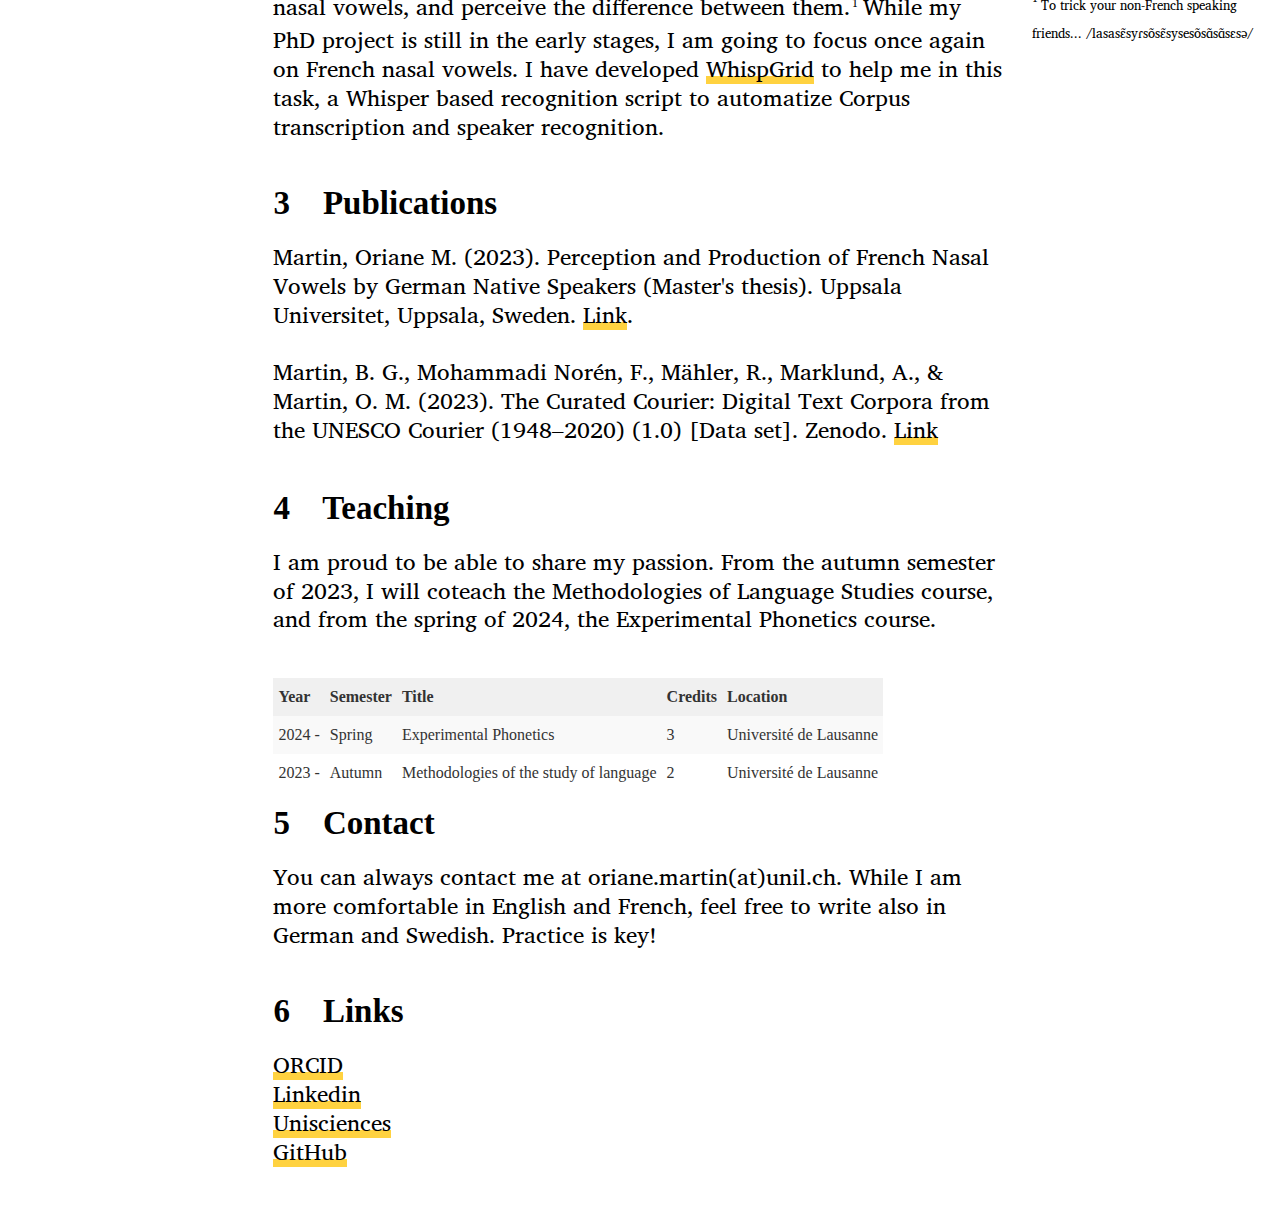
==== commit 04806bdc: "style" ====
--- a/index.html
+++ b/index.html
@@ -21,7 +21,7 @@
 	</head>
   <body>
 	  <div class="Margins">
-		<p class="LatexTitle"> Oriane Martin </p>
+		<p class="LatexTitle"> Oriane M. Martin </p>
 		<div class="image-container section">
 			<img src="dragon.png" alt="Default Image" class="default-image">
 			<img src="Martin.jpg" alt="Hover Image" class="hover-image">
@@ -47,9 +47,9 @@
 		</p>
 		
 		 <p class="Section" id="publications">3   Publications</p>
-		  <p class="BodyText">Martin, Oriane M. (2023). Perception and Production of French Nasal Vowels by German Native Speakers (Master's thesis). Uppsala Universitet, Uppsala, Sweden. <a href="https://www.diva-portal.org/smash/record.jsf?pid=diva2%3A1765235&dswid=3034">https://www.diva-portal.org/smash/record.jsf?pid=diva2%3A1765235&dswid=9716</a>.
+		  <p class="BodyText">Martin, Oriane M. (2023). Perception and Production of French Nasal Vowels by German Native Speakers (Master's thesis). Uppsala Universitet, Uppsala, Sweden. <a href="https://www.diva-portal.org/smash/record.jsf?pid=diva2%3A1765235&dswid=3034">Link</a>.
 			<br>  <br>
-			Martin, B. G., Mohammadi Norén, F., Mähler, R., Marklund, A., & Martin, O. M. (2023). The Curated Courier: Digital Text Corpora from the UNESCO Courier (1948–2020) (1.0) [Data set]. Zenodo. <a href="https://doi.org/10.5281/zenodo.10083490">https://doi.org/10.5281/zenodo.10083490</a>
+			Martin, B. G., Mohammadi Norén, F., Mähler, R., Marklund, A., & Martin, O. M. (2023). The Curated Courier: Digital Text Corpora from the UNESCO Courier (1948–2020) (1.0) [Data set]. Zenodo. <a href="https://doi.org/10.5281/zenodo.10083490">Link</a>
 
 		</p>
 		
--- a/style2.css
+++ b/style2.css
@@ -349,9 +349,23 @@
   opacity: 1; 
 }
 
-.tg  {border:none;border-collapse:collapse;border-color:#ccc;border-spacing:0;}
-.tg td{background-color:#fff;border-color:#ccc;border-style:solid;border-width:0px;color:#333;
-  overflow:hidden;padding:10px 5px;word-break:normal;}
+.tg {
+    border:none;
+    border-collapse:collapse;
+    border-color:#ccc;
+    border-spacing:0;
+}
+.tg td {
+    background-color:#fff;
+    border-color:#ccc;
+    border-style:solid;
+    border-width:0px;
+    color:#333;
+    overflow:hidden;
+    padding:10px 5px;
+    word-break:normal;
+}
+
 .tg th{background-color:#f0f0f0;border-color:#ccc;border-style:solid;border-width:0px;color:#333;
   overflow:hidden;padding:10px 5px;word-break:normal;}
 .tg .tg-buh4{background-color:#f9f9f9;text-align:left;vertical-align:top}
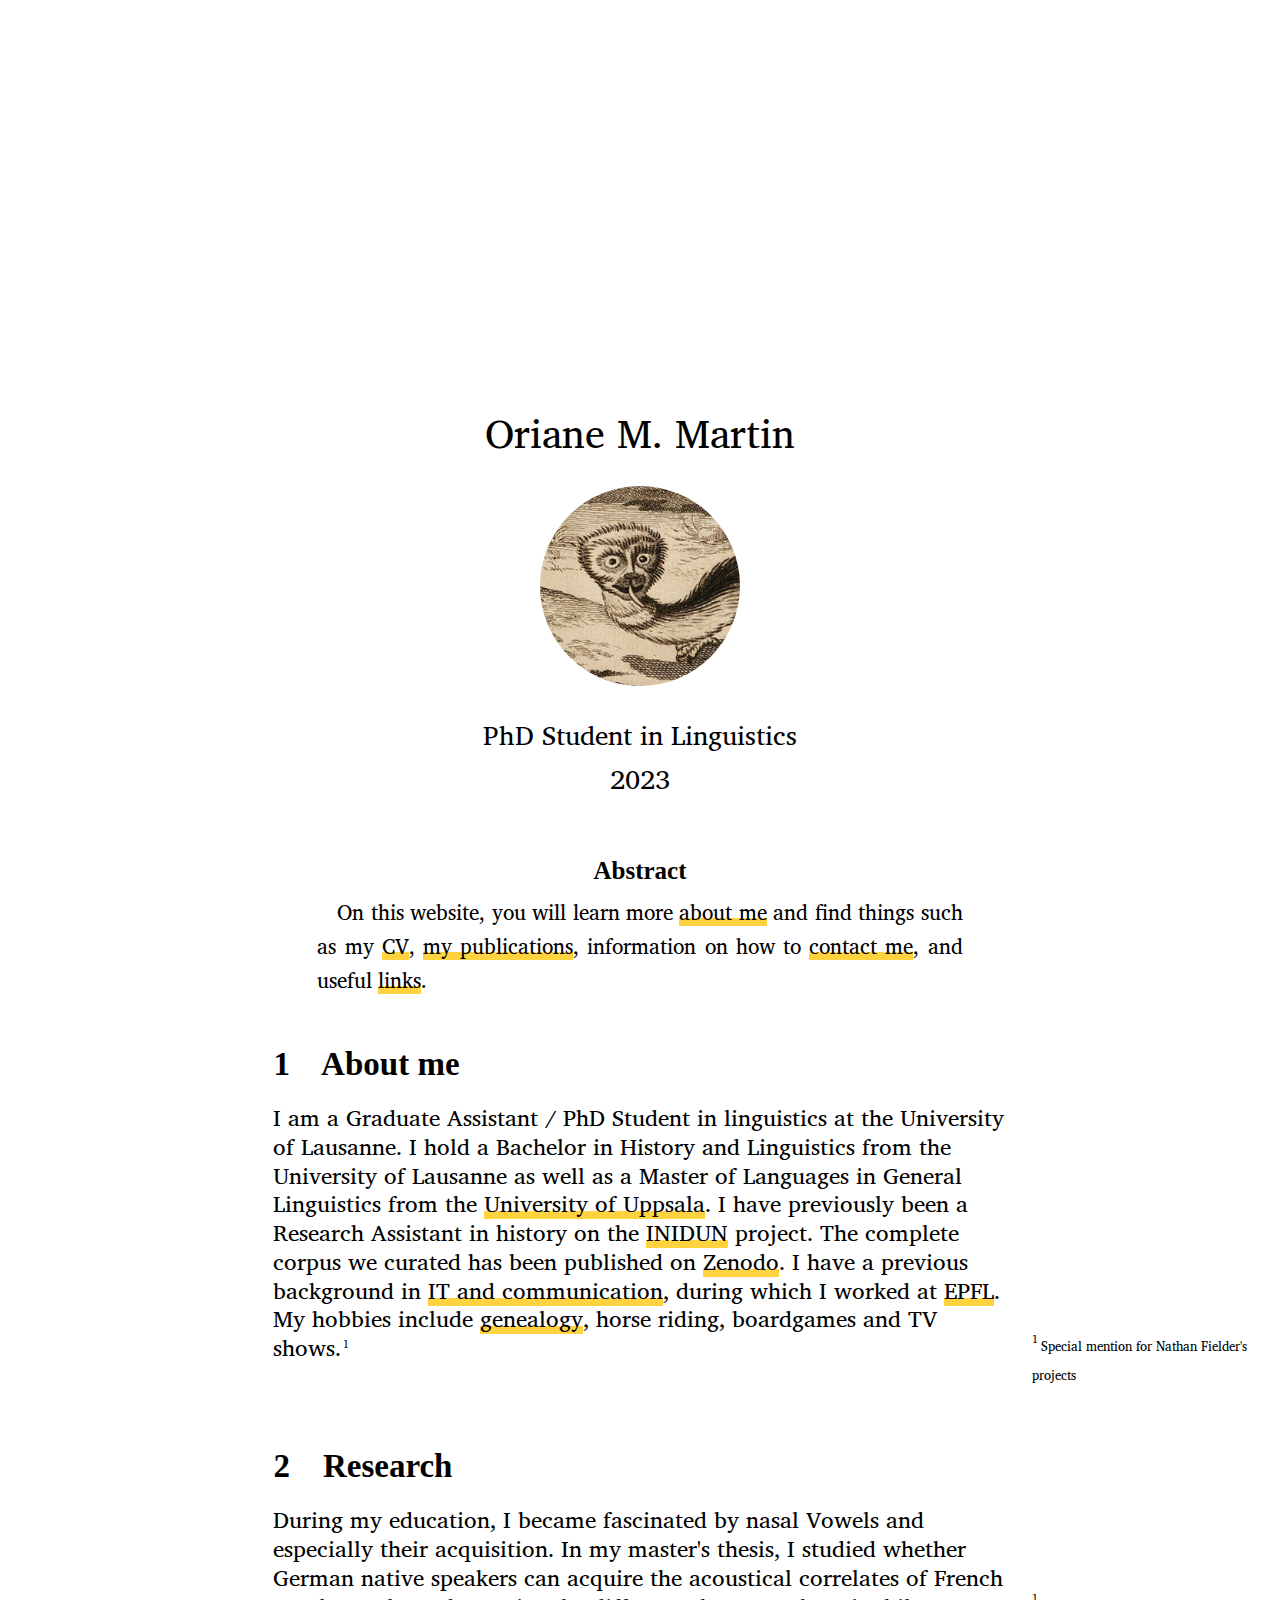
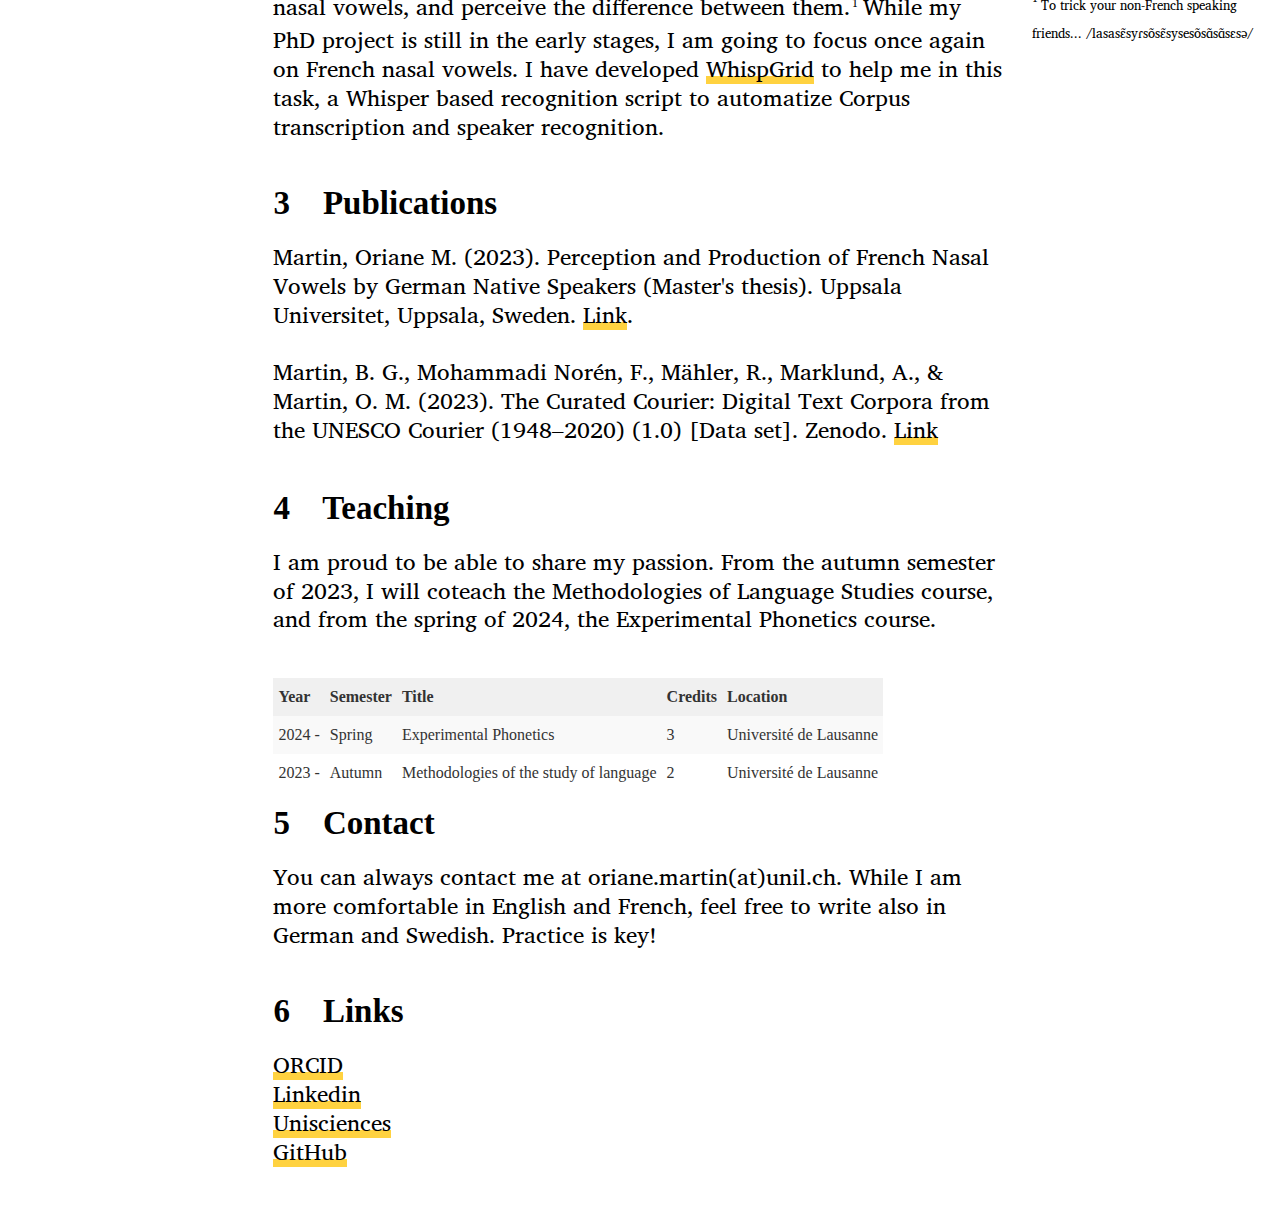
==== commit 646e1b0e: "added link" ====
--- a/index.html
+++ b/index.html
@@ -35,13 +35,13 @@
 		  
 		  <p class="Section" id="aboutme">1   About me</p>
 		  <p class="BodyText">I am a Graduate Assistant / PhD Student in linguistics at the <a href="https://www.unil.ch/sli/home.html">University of Lausanne</a>. I hold a Bachelor in History and Linguistics from the University of Lausanne as well as a Master of Languages in General Linguistics from the <a href="https://www.uu.se/en">University of Uppsala</a>. I have previously been a Research Assistant in history on the <a href="https://inidun.github.io/project/">INIDUN</a> project. The complete corpus we curated has been published on <a href="https://zenodo.org/records/10083490">Zenodo</a>. I have a previous background in <a href="https://www.orientation.ch/dyn/show/1900?id=184">IT and communication</a>, during which I worked at <a href="https://www.epfl.ch/fr/">EPFL</a>. <br>
-		  My hobbies include genealogy, horse riding, boardgames and TV shows.<label for="sn-1" class="sidenote-toggle sidenote-number"></label>
+		  My hobbies include <a href="https://gw.geneanet.org/royrane?lang=en">genealogy</a>, horse riding, boardgames and TV shows.<label for="sn-1" class="sidenote-toggle sidenote-number"></label>
 <input type="checkbox" id="sn-1" class="sidenote-toggle" /><span class="sidenote"> Special mention for Nathan Fielder's projects</span>
 		</p>
 		
 		
 		<p class="Section" id="contact">2   Research</p>
-		 <p class="BodyText"> During my education, I became fascinated by nasal Vowels and especially their acquisition. In my master's thesis, I studied wether German native speakers can acquire the acoustical correlates of French nasal vowels, and perceive the difference between them.<label for="sn-2" class="sidenote-toggle sidenote-number"></label>
+		 <p class="BodyText"> During my education, I became fascinated by nasal Vowels and especially their acquisition. In my master's thesis, I studied whether German native speakers can acquire the acoustical correlates of French nasal vowels, and perceive the difference between them.<label for="sn-2" class="sidenote-toggle sidenote-number"></label>
 <input type="checkbox" id="sn-2" class="sidenote-toggle" />
 <span class="sidenote">To trick your non-French speaking friends... /lasasɛ̃syɾsõsɛ̃sysesõsɑ̃sɑ̃sɛsə/</span> While my PhD project is still in the early stages, I am going to focus once again on French nasal vowels. I have developed <a href="https://github.com/orianemartin/WhispGrid">WhispGrid</a> to help me in this task, a Whisper based recognition script to automatize Corpus transcription and speaker recognition. 
 		</p>
